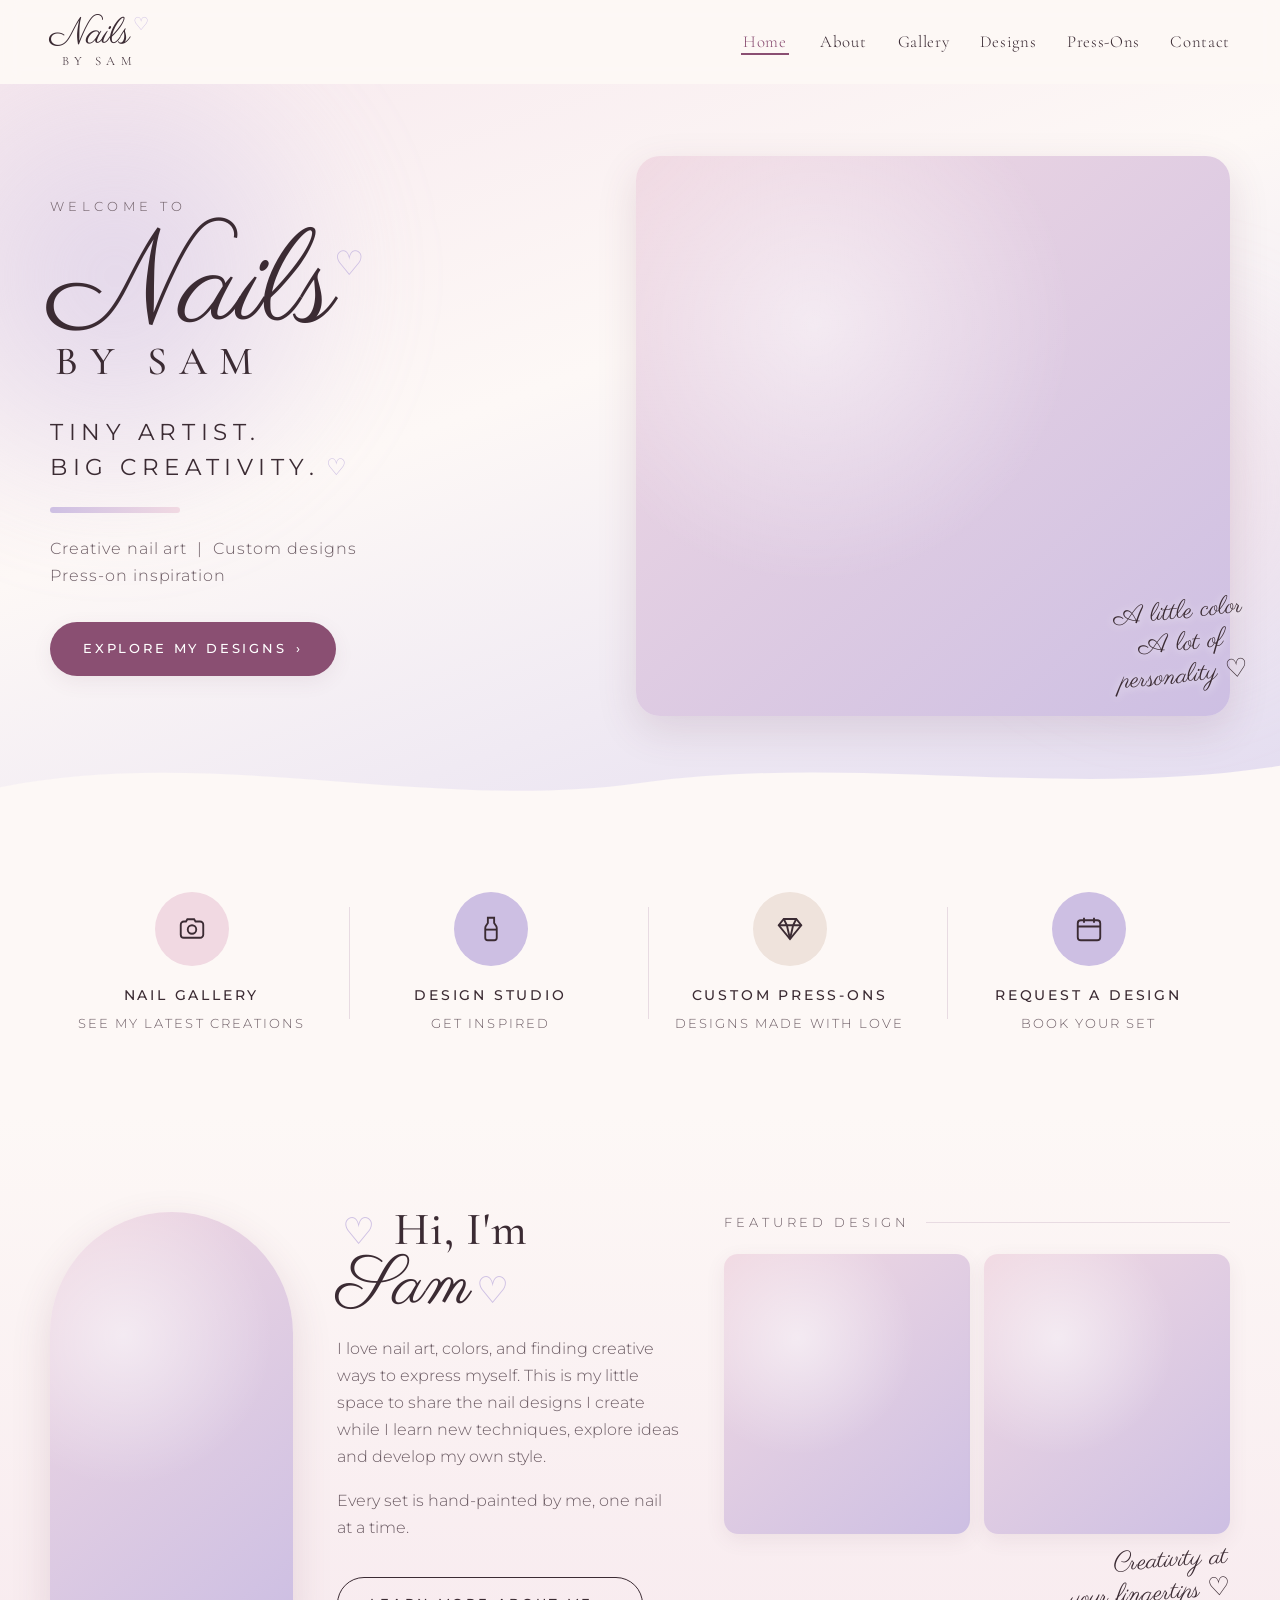
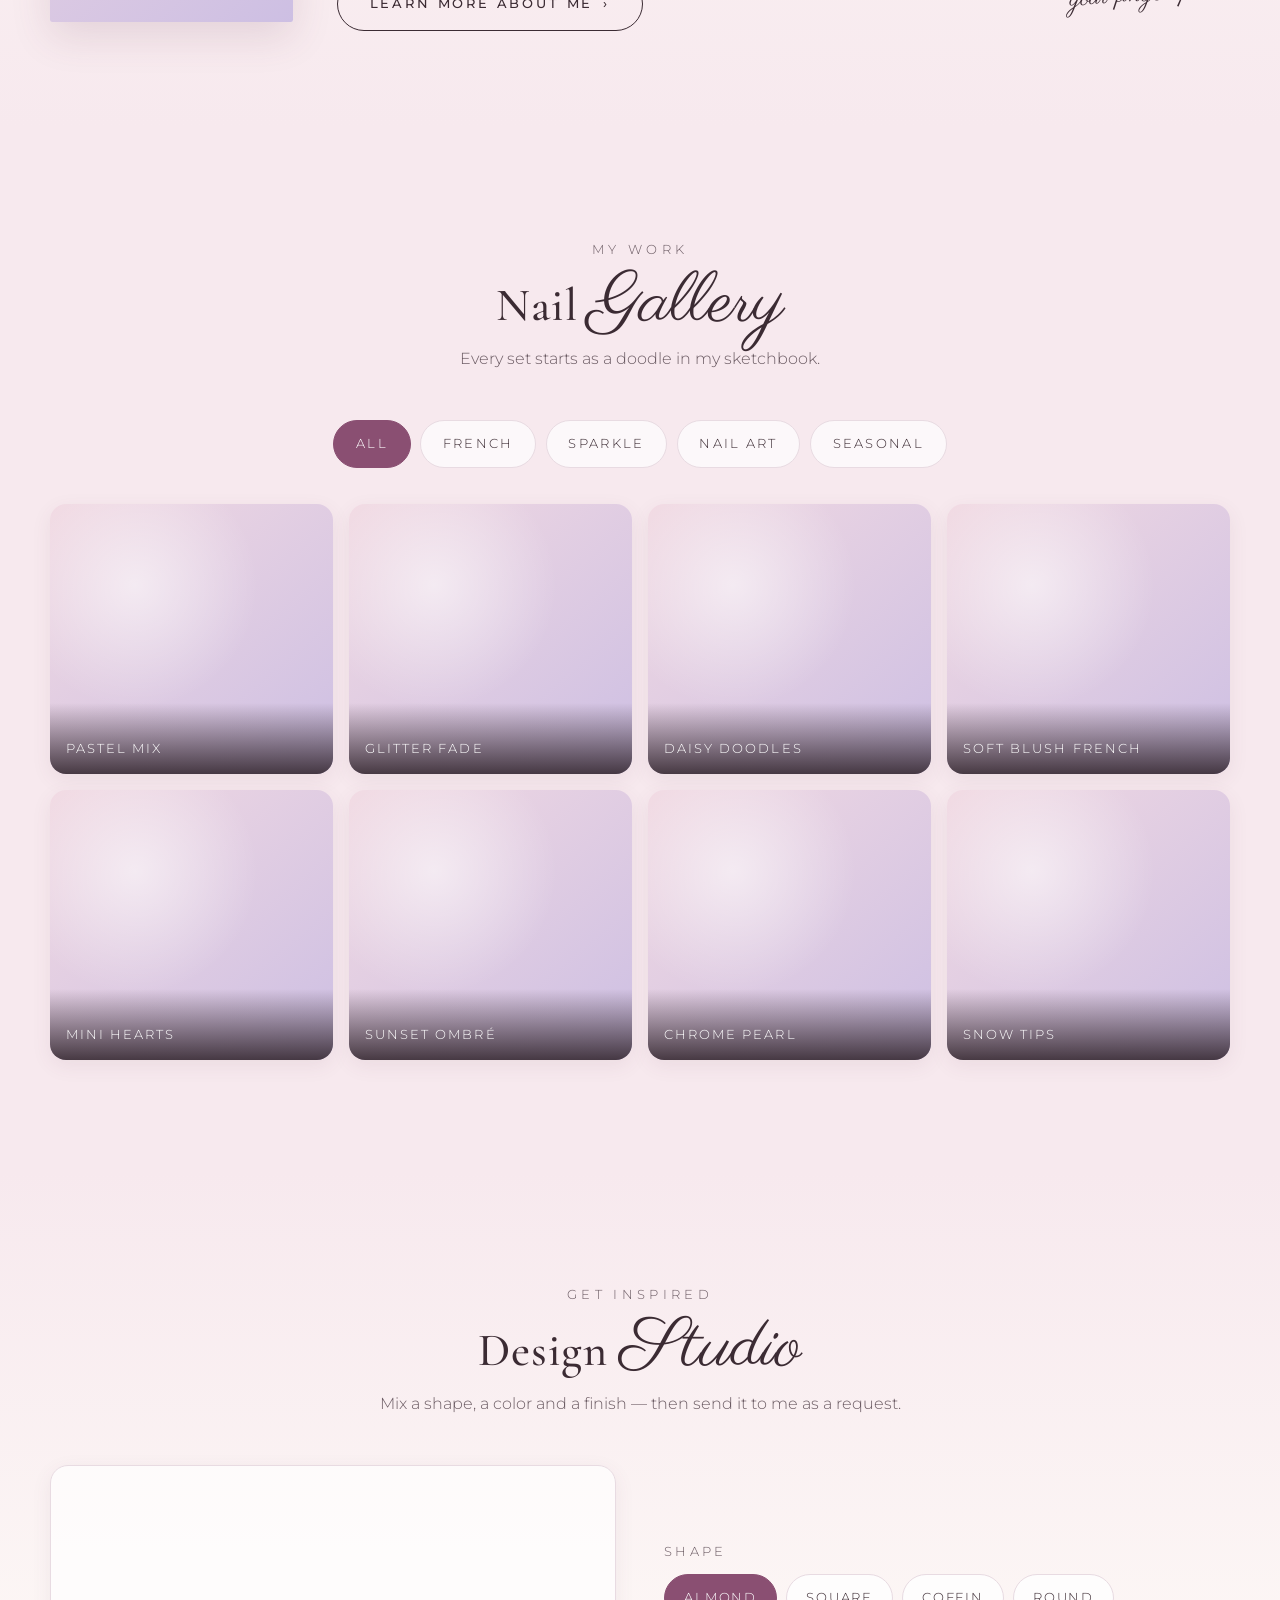
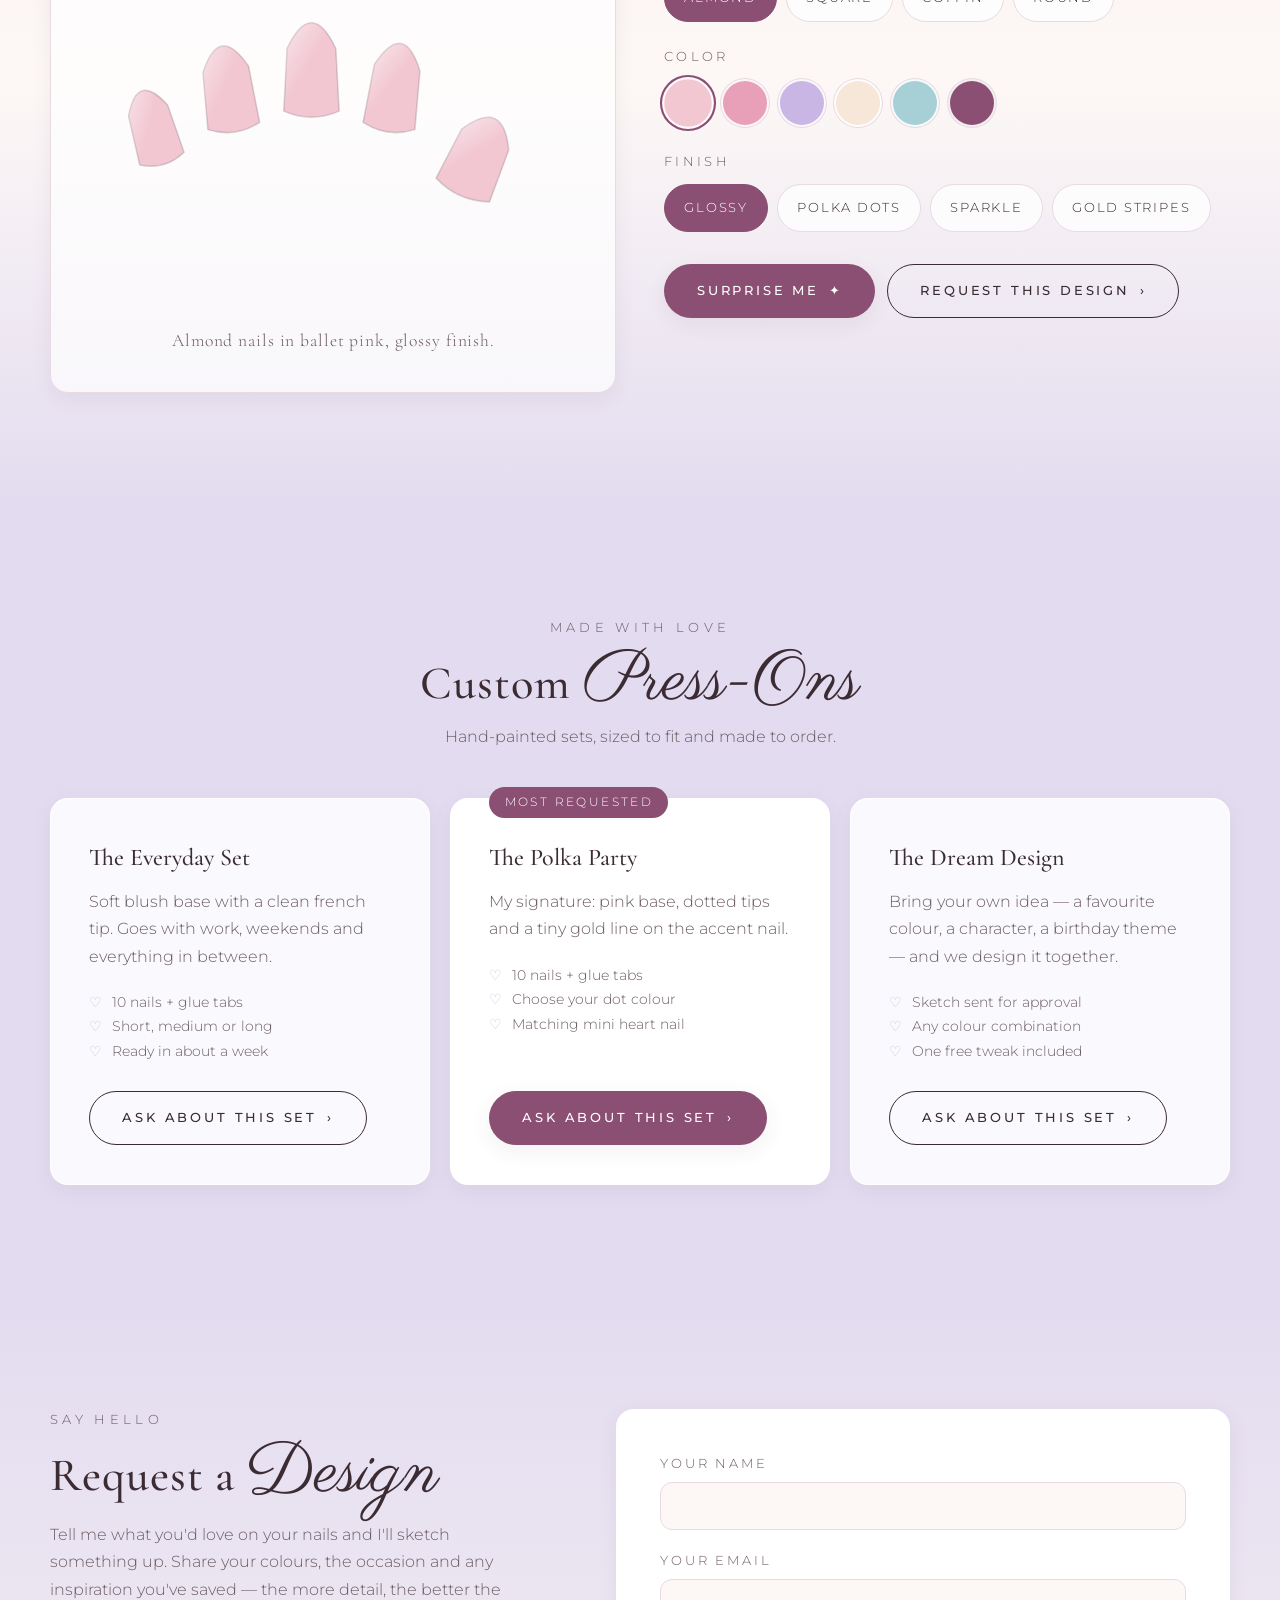
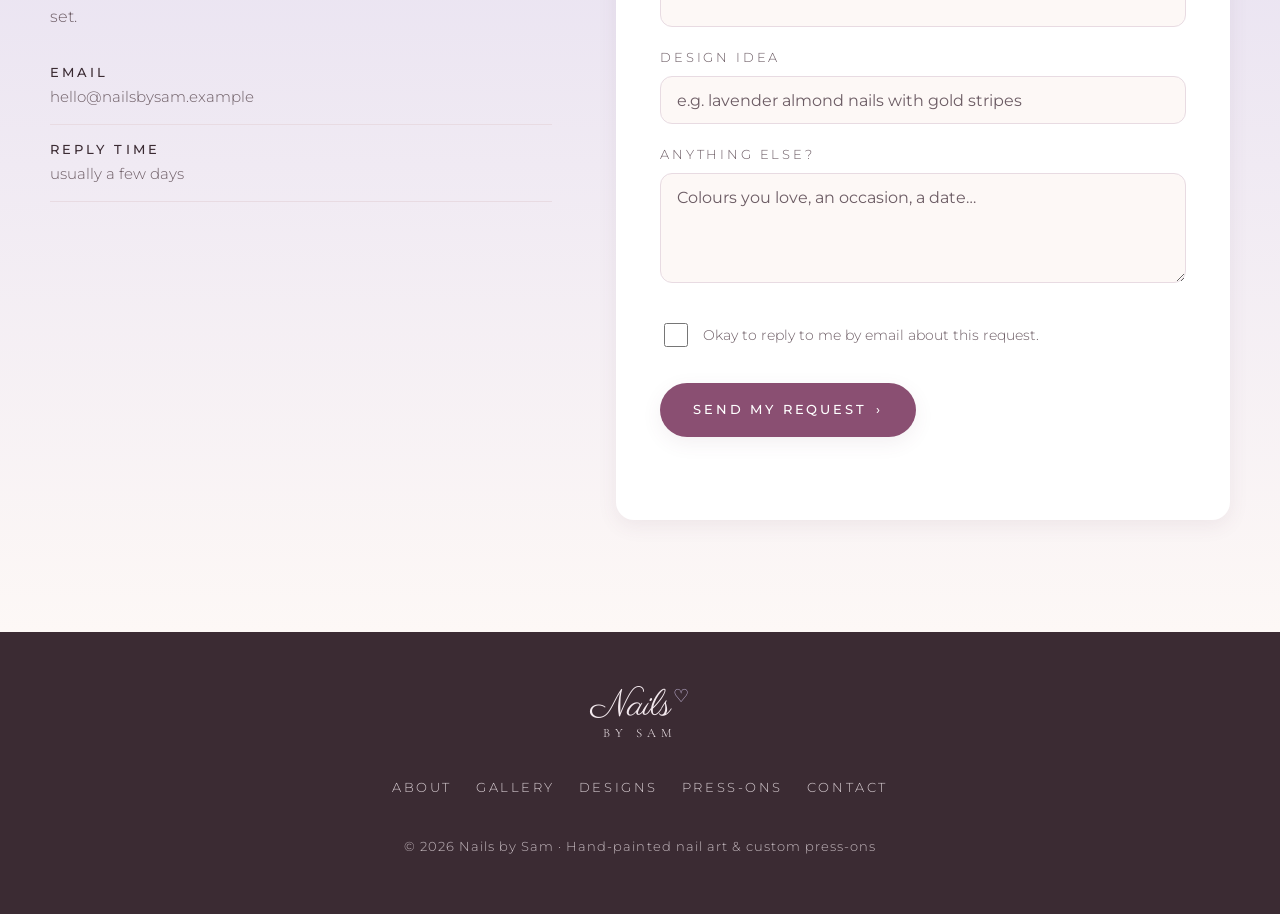
==== index.html @ 92b2c09c "initial commit nails by sam" ====
<!DOCTYPE html>
<html lang="en">
<head>
<meta charset="UTF-8" />
<meta name="viewport" content="width=device-width, initial-scale=1" />
<title>Nails by Sam — Tiny Artist. Big Creativity.</title>
<meta name="description" content="Nails by Sam — hand-made nail art, custom designs and press-on sets made to order." />
<meta name="theme-color" content="#8a4f72" />

<meta property="og:title" content="Nails by Sam" />
<meta property="og:description" content="Tiny artist. Big creativity. Creative nail art, custom designs and press-on inspiration." />
<meta property="og:type" content="website" />

<link rel="icon" href="data:image/svg+xml,%3Csvg xmlns='http://www.w3.org/2000/svg' viewBox='0 0 32 32'%3E%3Ctext y='26' font-size='26'%3E%F0%9F%92%85%3C/text%3E%3C/svg%3E" />

<link rel="preconnect" href="https://fonts.googleapis.com" />
<link rel="preconnect" href="https://fonts.gstatic.com" crossorigin />
<link href="https://fonts.googleapis.com/css2?family=Cormorant+Garamond:wght@400;500;600&family=Montserrat:wght@300;400;500;600&family=Parisienne&display=swap" rel="stylesheet" />

<link rel="stylesheet" href="styles.css" />
<script>document.documentElement.classList.add('js');</script>
</head>
<body>

<a class="skip-link" href="#main">Skip to content</a>

<!-- ============ HEADER ============ -->
<header class="site-header" id="siteHeader">
  <div class="shell header-inner">
    <a class="logo" href="#home" aria-label="Nails by Sam — home">
      <span class="logo-script">Nails<span class="logo-heart" aria-hidden="true">♡</span></span>
      <span class="logo-sub">by Sam</span>
    </a>

    <button class="nav-toggle" id="navToggle" aria-expanded="false" aria-controls="primaryNav" aria-label="Open menu">
      <span></span><span></span><span></span>
    </button>

    <nav class="nav" id="primaryNav" aria-label="Primary">
      <ul>
        <li><a href="#home" class="nav-link is-active">Home</a></li>
        <li><a href="#about" class="nav-link">About</a></li>
        <li><a href="#gallery" class="nav-link">Gallery</a></li>
        <li><a href="#studio" class="nav-link">Designs</a></li>
        <li><a href="#press-ons" class="nav-link">Press-Ons</a></li>
        <li><a href="#contact" class="nav-link">Contact</a></li>
      </ul>
    </nav>
  </div>
</header>

<main id="main">

  <!-- ============ HERO ============ -->
  <section class="hero" id="home">
    <div class="brush brush-a" aria-hidden="true"></div>
    <div class="brush brush-b" aria-hidden="true"></div>

    <div class="shell hero-grid">
      <div class="hero-copy reveal">
        <p class="eyebrow">Welcome to</p>
        <h1 class="hero-title">
          <span class="script">Nails<span class="title-heart" aria-hidden="true">♡</span></span>
          <span class="serif">by Sam</span>
        </h1>
        <p class="tagline">Tiny artist.<br />Big creativity.<span class="tag-heart" aria-hidden="true">♡</span></p>
        <span class="rule" aria-hidden="true"></span>
        <p class="hero-meta">Creative nail art &nbsp;|&nbsp; Custom designs<br />Press-on inspiration</p>
        <a class="btn btn-primary" href="#studio">Explore my designs <span aria-hidden="true">›</span></a>
      </div>

      <figure class="hero-media reveal">
        <img src="assets/homepage.jpeg" alt="Two hands resting on white marble showing long stiletto nails with a sheer pink base, white tips covered in black polka dots, and a raised gold stripe across the ring-finger accent nail" width="900" height="700" />
        <figcaption class="note note-hero">A little color<br />A lot of<br />personality <span aria-hidden="true">♡</span></figcaption>
      </figure>
    </div>

    <svg class="wave" viewBox="0 0 1440 90" preserveAspectRatio="none" aria-hidden="true">
      <path d="M0,60 C240,10 480,90 720,55 C960,20 1200,75 1440,35 L1440,90 L0,90 Z" fill="#fdf8f6" />
    </svg>
  </section>

  <!-- ============ QUICK LINKS ============ -->
  <section class="quick" aria-label="Explore">
    <div class="shell quick-grid">
      <a class="quick-card reveal" href="#gallery">
        <span class="quick-icon i-pink">
          <svg viewBox="0 0 24 24" fill="none" stroke="currentColor" stroke-width="1.5" aria-hidden="true">
            <path d="M3 8.5A2.5 2.5 0 0 1 5.5 6h1.7l1.1-1.8h5.4L14.8 6h3.7A2.5 2.5 0 0 1 21 8.5v8A2.5 2.5 0 0 1 18.5 19h-13A2.5 2.5 0 0 1 3 16.5z" />
            <circle cx="12" cy="12.4" r="3.4" />
          </svg>
        </span>
        <h3>Nail Gallery</h3>
        <p>See my latest creations</p>
      </a>

      <a class="quick-card reveal" href="#studio">
        <span class="quick-icon i-lilac">
          <svg viewBox="0 0 24 24" fill="none" stroke="currentColor" stroke-width="1.5" aria-hidden="true">
            <path d="M9.5 3h5v4.2l1.6 2.4a3 3 0 0 1 .5 1.7V19a2 2 0 0 1-2 2h-5.2a2 2 0 0 1-2-2v-7.7a3 3 0 0 1 .5-1.7l1.6-2.4z" />
            <path d="M7.4 12.5h9.2" />
          </svg>
        </span>
        <h3>Design Studio</h3>
        <p>Get inspired</p>
      </a>

      <a class="quick-card reveal" href="#press-ons">
        <span class="quick-icon i-sand">
          <svg viewBox="0 0 24 24" fill="none" stroke="currentColor" stroke-width="1.5" aria-hidden="true">
            <path d="M7 4h10l4 5-9 11L3 9z" />
            <path d="M3 9h18M9.5 9 12 20M14.5 9 12 20M7 4l2.5 5M17 4l-2.5 5" />
          </svg>
        </span>
        <h3>Custom Press-Ons</h3>
        <p>Designs made with love</p>
      </a>

      <a class="quick-card reveal" href="#contact">
        <span class="quick-icon i-lilac">
          <svg viewBox="0 0 24 24" fill="none" stroke="currentColor" stroke-width="1.5" aria-hidden="true">
            <rect x="3" y="5" width="18" height="16" rx="2.5" />
            <path d="M3 10h18M8 3v4M16 3v4" />
          </svg>
        </span>
        <h3>Request a Design</h3>
        <p>Book your set</p>
      </a>
    </div>
  </section>

  <!-- ============ ABOUT ============ -->
  <section class="about" id="about">
    <div class="shell about-grid">
      <figure class="about-portrait reveal">
        <img src="assets/soft-blush-french.jpeg" alt="A hand with short squoval nails in sheer blush pink with crisp white french tips, wearing a thin gold band and a pearl ring" loading="lazy" />
      </figure>

      <div class="about-copy reveal">
        <h2 class="h2-mixed"><span class="heart-deco" aria-hidden="true">♡</span> Hi, I'm <span class="script">Sam</span><span class="heart-deco" aria-hidden="true">♡</span></h2>
        <p>I love nail art, colors, and finding creative ways to express myself. This is my little space to share the nail designs I create while I learn new techniques, explore ideas and develop my own style.</p>
        <p>Every set is hand-painted by me, one nail at a time.</p>
        <a class="btn btn-ghost" href="#contact">Learn more about me <span aria-hidden="true">›</span></a>
      </div>

      <div class="about-featured reveal">
        <p class="label">Featured design <span class="label-rule" aria-hidden="true"></span></p>
        <div class="featured-grid">
          <figure><img src="assets/featured-1.jpeg" alt="A set of hand-painted almond press-on nails on a bamboo practice stick, painted in cream and dark forest green with a green mermaid figure, a coffee cup and marbled swirls" loading="lazy" /></figure>
          <figure><img src="assets/featured-2.jpeg" alt="The same green and cream press-on set held upright on its bamboo stick, showing each nail in detail from pearl white to dark green" loading="lazy" /></figure>
        </div>
        <p class="note note-featured">Creativity at<br />your fingertips <span aria-hidden="true">♡</span></p>
      </div>
    </div>
  </section>

  <!-- ============ GALLERY ============ -->
  <section class="gallery section" id="gallery">
    <div class="shell">
      <header class="section-head reveal">
        <p class="eyebrow">My work</p>
        <h2 class="h2-mixed">Nail <span class="script">Gallery</span></h2>
        <p class="section-sub">Every set starts as a doodle in my sketchbook.</p>
      </header>

      <div class="filters reveal" role="group" aria-label="Filter designs by style">
        <button class="chip is-active" type="button" aria-pressed="true" data-filter="all">All</button>
        <button class="chip" type="button" aria-pressed="false" data-filter="french">French</button>
        <button class="chip" type="button" aria-pressed="false" data-filter="sparkle">Sparkle</button>
        <button class="chip" type="button" aria-pressed="false" data-filter="art">Nail art</button>
        <button class="chip" type="button" aria-pressed="false" data-filter="seasonal">Seasonal</button>
      </div>

      <ul class="gallery-grid" id="galleryGrid">
        <li class="gal-item reveal" data-cat="french">
          <figure class="gal-figure">
            <button class="gal-btn" type="button" data-full="assets/polka-dot.jpeg" data-caption="Pastel Mix — butter yellow tips, white pinstripes and yellow dots" aria-label="Open larger view of Pastel Mix">
              <img src="assets/polka-dot.jpeg" alt="Short oval nails in a pastel mix: one butter-yellow french tip, one sheer nude nail with fine white vertical pinstripes, one nude nail scattered with yellow polka dots, and one baby-pink french tip" loading="lazy" />
            </button>
            <figcaption class="gal-cap">Pastel Mix</figcaption>
          </figure>
        </li>
        <li class="gal-item reveal" data-cat="sparkle">
          <figure class="gal-figure">
            <button class="gal-btn" type="button" data-full="assets/glitter-fade.jpeg" data-caption="Glitter Fade — lilac base melting into silver sparkle" aria-label="Open larger view of Glitter Fade">
              <img src="assets/glitter-fade.jpeg" alt="Square nails alternating between solid pastel lilac and a sheer nude base fading into dense silver-lilac glitter at the tips" loading="lazy" />
            </button>
            <figcaption class="gal-cap">Glitter Fade</figcaption>
          </figure>
        </li>
        <li class="gal-item reveal" data-cat="art">
          <figure class="gal-figure">
            <button class="gal-btn" type="button" data-full="assets/daisy-doodles.jpeg" data-caption="Daisy Doodles — sunflowers and white daisies on a nude base" aria-label="Open larger view of Daisy Doodles">
              <img src="assets/daisy-doodles.jpeg" alt="Short squoval nails in a sheer peachy nude, hand-painted with yellow sunflowers with dark brown centres and small white daisies with yellow centres" loading="lazy" />
            </button>
            <figcaption class="gal-cap">Daisy Doodles</figcaption>
          </figure>
        </li>
        <li class="gal-item reveal" data-cat="french">
          <figure class="gal-figure">
            <button class="gal-btn" type="button" data-full="assets/soft-blush-french.jpeg" data-caption="Soft Blush French — the everyday classic" aria-label="Open larger view of Soft Blush French">
              <img src="assets/soft-blush-french.jpeg" alt="A hand with short squoval nails in a sheer blush pink with crisp white french tips, wearing a thin gold band and a pearl ring" loading="lazy" />
            </button>
            <figcaption class="gal-cap">Soft Blush French</figcaption>
          </figure>
        </li>
        <li class="gal-item reveal" data-cat="art">
          <figure class="gal-figure">
            <button class="gal-btn" type="button" data-full="assets/mini-hearts.jpeg" data-caption="Mini Hearts — red hearts on glossy pink chrome" aria-label="Open larger view of Mini Hearts">
              <img src="assets/mini-hearts.jpeg" alt="Almond nails in a glossy pearl-pink chrome, each painted with one small bright red heart near the tip" loading="lazy" />
            </button>
            <figcaption class="gal-cap">Mini Hearts</figcaption>
          </figure>
        </li>
        <li class="gal-item reveal" data-cat="seasonal">
          <figure class="gal-figure">
            <button class="gal-btn" type="button" data-full="assets/sunset-ombre.jpeg" data-caption="Sunset Ombré — orange melting into yellow" aria-label="Open larger view of Sunset Ombré">
              <img src="assets/sunset-ombre.jpeg" alt="Two hands with short rounded nails blended from coral pink at the cuticle through orange into bright yellow at the tips" loading="lazy" />
            </button>
            <figcaption class="gal-cap">Sunset Ombré</figcaption>
          </figure>
        </li>
        <li class="gal-item reveal" data-cat="sparkle">
          <figure class="gal-figure">
            <button class="gal-btn" type="button" data-full="assets/chrome-pearl.jpeg" data-caption="Chrome Pearl — milky pearl chrome on short round nails" aria-label="Open larger view of Chrome Pearl">
              <img src="assets/chrome-pearl.jpeg" alt="Short round nails in a milky white pearl chrome that shifts to soft pink in the light, worn with a grey knit sleeve" loading="lazy" />
            </button>
            <figcaption class="gal-cap">Chrome Pearl</figcaption>
          </figure>
        </li>
        <li class="gal-item reveal" data-cat="seasonal">
          <figure class="gal-figure">
            <button class="gal-btn" type="button" data-full="assets/snow-tips.jpeg" data-caption="Snow Tips — silver glitter tips with a white snowflake accent" aria-label="Open larger view of Snow Tips">
              <img src="assets/snow-tips.jpeg" alt="Short square nails in milky baby pink with silver glitter french tips, one full silver glitter accent nail and one hand-painted white snowflake, worn with pearl and crystal rings" loading="lazy" />
            </button>
            <figcaption class="gal-cap">Snow Tips</figcaption>
          </figure>
        </li>
      </ul>
    </div>
  </section>

  <!-- ============ DESIGN STUDIO ============ -->
  <section class="studio section" id="studio">
    <div class="shell">
      <header class="section-head reveal">
        <p class="eyebrow">Get inspired</p>
        <h2 class="h2-mixed">Design <span class="script">Studio</span></h2>
        <p class="section-sub">Mix a shape, a color and a finish — then send it to me as a request.</p>
      </header>

      <div class="studio-grid">
        <div class="studio-preview reveal">
          <svg id="nailPreview" viewBox="0 0 320 260" role="img" aria-labelledby="previewTitle">
            <title id="previewTitle">Preview of the selected nail design</title>
            <defs>
              <linearGradient id="shine" x1="0" y1="0" x2="1" y2="1">
                <stop offset="0%" stop-color="#ffffff" stop-opacity=".55" />
                <stop offset="45%" stop-color="#ffffff" stop-opacity="0" />
              </linearGradient>
              <pattern id="dots" width="12" height="12" patternUnits="userSpaceOnUse">
                <circle cx="6" cy="6" r="2.1" fill="#2c2129" />
              </pattern>
              <pattern id="sparkle" width="10" height="10" patternUnits="userSpaceOnUse">
                <circle cx="3" cy="3" r="1" fill="#ffffff" opacity=".85" />
                <circle cx="8" cy="7" r="1.4" fill="#ffffff" opacity=".6" />
              </pattern>
              <pattern id="stripes" width="10" height="10" patternUnits="userSpaceOnUse" patternTransform="rotate(45)">
                <rect width="4" height="10" fill="#d9b25f" opacity=".9" />
              </pattern>
            </defs>
            <g id="nailGroup"></g>
          </svg>
          <p class="studio-readout" id="studioReadout" aria-live="polite"></p>
        </div>

        <div class="studio-controls reveal">
          <fieldset>
            <legend>Shape</legend>
            <div class="opt-row" data-group="shape">
              <button class="opt is-active" type="button" aria-pressed="true" data-value="almond">Almond</button>
              <button class="opt" type="button" aria-pressed="false" data-value="square">Square</button>
              <button class="opt" type="button" aria-pressed="false" data-value="coffin">Coffin</button>
              <button class="opt" type="button" aria-pressed="false" data-value="round">Round</button>
            </div>
          </fieldset>

          <fieldset>
            <legend>Color</legend>
            <div class="opt-row swatches" data-group="color">
              <button class="swatch is-active" type="button" aria-pressed="true" data-value="#f2c7d2" style="--sw:#f2c7d2" aria-label="Ballet pink"></button>
              <button class="swatch" type="button" aria-pressed="false" data-value="#e8a0b8" style="--sw:#e8a0b8" aria-label="Bubblegum"></button>
              <button class="swatch" type="button" aria-pressed="false" data-value="#c9b6e4" style="--sw:#c9b6e4" aria-label="Lavender"></button>
              <button class="swatch" type="button" aria-pressed="false" data-value="#f6e7d8" style="--sw:#f6e7d8" aria-label="Nude"></button>
              <button class="swatch" type="button" aria-pressed="false" data-value="#a7cfd6" style="--sw:#a7cfd6" aria-label="Mint blue"></button>
              <button class="swatch" type="button" aria-pressed="false" data-value="#8a4f72" style="--sw:#8a4f72" aria-label="Plum"></button>
            </div>
          </fieldset>

          <fieldset>
            <legend>Finish</legend>
            <div class="opt-row" data-group="finish">
              <button class="opt is-active" type="button" aria-pressed="true" data-value="plain">Glossy</button>
              <button class="opt" type="button" aria-pressed="false" data-value="dots">Polka dots</button>
              <button class="opt" type="button" aria-pressed="false" data-value="sparkle">Sparkle</button>
              <button class="opt" type="button" aria-pressed="false" data-value="stripes">Gold stripes</button>
            </div>
          </fieldset>

          <div class="studio-actions">
            <button class="btn btn-primary" id="studioSurprise" type="button">Surprise me <span aria-hidden="true">✦</span></button>
            <button class="btn btn-ghost" id="studioSend" type="button">Request this design <span aria-hidden="true">›</span></button>
          </div>
        </div>
      </div>
    </div>
  </section>

  <!-- ============ PRESS-ONS ============ -->
  <section class="pressons section" id="press-ons">
    <div class="shell">
      <header class="section-head reveal">
        <p class="eyebrow">Made with love</p>
        <h2 class="h2-mixed">Custom <span class="script">Press-Ons</span></h2>
        <p class="section-sub">Hand-painted sets, sized to fit and made to order.</p>
      </header>

      <div class="press-grid">
        <article class="press-card reveal">
          <h3>The Everyday Set</h3>
          <p class="press-desc">Soft blush base with a clean french tip. Goes with work, weekends and everything in between.</p>
          <ul class="press-list">
            <li>10 nails + glue tabs</li>
            <li>Short, medium or long</li>
            <li>Ready in about a week</li>
          </ul>
          <a class="btn btn-ghost" href="#contact">Ask about this set <span aria-hidden="true">›</span></a>
        </article>

        <article class="press-card reveal is-feature">
          <span class="press-tag">Most requested</span>
          <h3>The Polka Party</h3>
          <p class="press-desc">My signature: pink base, dotted tips and a tiny gold line on the accent nail.</p>
          <ul class="press-list">
            <li>10 nails + glue tabs</li>
            <li>Choose your dot colour</li>
            <li>Matching mini heart nail</li>
          </ul>
          <a class="btn btn-primary" href="#contact">Ask about this set <span aria-hidden="true">›</span></a>
        </article>

        <article class="press-card reveal">
          <h3>The Dream Design</h3>
          <p class="press-desc">Bring your own idea — a favourite colour, a character, a birthday theme — and we design it together.</p>
          <ul class="press-list">
            <li>Sketch sent for approval</li>
            <li>Any colour combination</li>
            <li>One free tweak included</li>
          </ul>
          <a class="btn btn-ghost" href="#contact">Ask about this set <span aria-hidden="true">›</span></a>
        </article>
      </div>
    </div>
  </section>

  <!-- ============ CONTACT ============ -->
  <section class="contact section" id="contact">
    <div class="shell contact-grid">
      <div class="contact-copy reveal">
        <p class="eyebrow">Say hello</p>
        <h2 class="h2-mixed">Request a <span class="script">Design</span></h2>
        <p>Tell me what you'd love on your nails and I'll sketch something up. Share your colours, the occasion and any inspiration you've saved — the more detail, the better the set.</p>
        <ul class="contact-list">
          <li><strong>Email</strong> hello@nailsbysam.example</li>
          <li><strong>Reply time</strong> usually a few days</li>
        </ul>
      </div>

      <form class="contact-form reveal" id="requestForm" name="design-request" method="POST" data-netlify="true" netlify-honeypot="company">
        <input type="hidden" name="form-name" value="design-request" />
        <p class="hp"><label>Leave this empty <input name="company" tabindex="-1" autocomplete="off" /></label></p>

        <div class="field">
          <label for="name">Your name</label>
          <input id="name" name="name" type="text" required maxlength="40" autocomplete="name" />
        </div>

        <div class="field">
          <label for="email">Your email</label>
          <input id="email" name="email" type="email" required maxlength="80" autocomplete="email" />
        </div>

        <div class="field">
          <label for="idea">Design idea</label>
          <input id="idea" name="idea" type="text" maxlength="80" placeholder="e.g. lavender almond nails with gold stripes" />
        </div>

        <div class="field">
          <label for="message">Anything else?</label>
          <textarea id="message" name="message" rows="4" maxlength="600" placeholder="Colours you love, an occasion, a date…"></textarea>
        </div>

        <label class="check">
          <input type="checkbox" id="consent" name="consent" required />
          <span>Okay to reply to me by email about this request.</span>
        </label>

        <button class="btn btn-primary" type="submit">Send my request <span aria-hidden="true">›</span></button>
        <p class="form-status" id="formStatus" role="status" aria-live="polite"></p>
      </form>
    </div>
  </section>
</main>

<!-- ============ FOOTER ============ -->
<footer class="site-footer">
  <div class="shell footer-inner">
    <a class="logo logo-footer" href="#home">
      <span class="logo-script">Nails<span class="logo-heart" aria-hidden="true">♡</span></span>
      <span class="logo-sub">by Sam</span>
    </a>
    <nav aria-label="Footer">
      <ul class="footer-nav">
        <li><a href="#about">About</a></li>
        <li><a href="#gallery">Gallery</a></li>
        <li><a href="#studio">Designs</a></li>
        <li><a href="#press-ons">Press-Ons</a></li>
        <li><a href="#contact">Contact</a></li>
      </ul>
    </nav>
    <p class="copy">© <span id="year"></span> Nails by Sam · Hand-painted nail art &amp; custom press-ons</p>
  </div>
</footer>

<!-- ============ LIGHTBOX ============ -->
<div class="lightbox" id="lightbox" role="dialog" aria-modal="true" aria-label="Design preview" hidden>
  <button class="lb-close" id="lbClose" aria-label="Close preview">×</button>
  <button class="lb-nav lb-prev" id="lbPrev" aria-label="Previous design">‹</button>
  <figure class="lb-figure">
    <img id="lbImage" src="[data-uri]" alt="" />
    <figcaption id="lbCaption"></figcaption>
  </figure>
  <button class="lb-nav lb-next" id="lbNext" aria-label="Next design">›</button>
</div>

<script src="script.js"></script>
</body>
</html>
---- styles.css ----
/* ============================================================
   Nails by Sam — styles
   Palette + type scale live in :root, everything else builds on it.
   ============================================================ */

:root {
  --cream: #fdf8f6;
  --blush: #f7e9ee;
  --blush-deep: #f1d9e2;
  --lilac: #e3dcf0;
  --lilac-deep: #cdbfe3;
  --sand: #efe3dc;
  --plum: #8a4f72;
  --plum-dark: #6b3c58;
  --ink: #3b2b33;
  --ink-soft: #6c5c64;
  --line: #e8dbe2;
  --white: #ffffff;

  --font-script: "Parisienne", cursive;
  --font-serif: "Cormorant Garamond", Georgia, serif;
  --font-sans: "Montserrat", "Helvetica Neue", Arial, sans-serif;

  --shell: 1180px;
  --radius: 18px;
  --tap: 3rem; /* 48px minimum tap target */
  --shadow-sm: 0 6px 20px rgba(106, 60, 88, 0.08);
  --shadow-md: 0 14px 40px rgba(106, 60, 88, 0.14);
  --header-h: 84px;
}

/* ---------- reset ---------- */
*, *::before, *::after { box-sizing: border-box; }

html {
  font-size: 100%; /* respects the browser's base size, never below 16px */
  scroll-behavior: smooth;
  scroll-padding-top: var(--header-h);
}

body {
  margin: 0;
  background: var(--cream);
  color: var(--ink);
  font-family: var(--font-sans);
  font-weight: 300;
  font-size: 1rem;
  line-height: 1.7;
  -webkit-font-smoothing: antialiased;
  overflow-x: hidden;
}

img { max-width: 100%; display: block; }
ul { margin: 0; padding: 0; list-style: none; }
a { color: inherit; text-decoration: none; }
button { font: inherit; color: inherit; cursor: pointer; }

:focus-visible {
  outline: 3px solid var(--plum);
  outline-offset: 3px;
  border-radius: 4px;
}

/* Plum has too little contrast against the dark footer and lightbox. */
.site-footer :focus-visible,
.lightbox :focus-visible { outline-color: #ffffff; }

.shell { width: min(100% - 2.5rem, var(--shell)); margin-inline: auto; }

.skip-link {
  position: absolute;
  left: -999px;
  top: 0;
  background: var(--plum);
  color: #fff;
  padding: 0.75rem 1.25rem;
  z-index: 200;
}
.skip-link:focus { left: 0; }

/* ---------- type helpers ---------- */
.script {
  font-family: var(--font-script);
  font-weight: 400;
  text-transform: none;
  letter-spacing: 0;
}

.eyebrow {
  margin: 0 0 0.75rem;
  font-size: 0.8rem;
  letter-spacing: 0.34em;
  text-transform: uppercase;
  color: var(--ink-soft);
}

.h2-mixed {
  margin: 0 0 0.6rem;
  font-family: var(--font-serif);
  font-weight: 500;
  font-size: clamp(2rem, 4.4vw, 2.9rem);
  letter-spacing: 0.02em;
  line-height: 1.15;
}
.h2-mixed .script { font-size: 1.5em; line-height: 0.9; color: var(--ink); }

.section { padding: clamp(4rem, 9vw, 7rem) 0; }
.section-head { max-width: 42rem; margin: 0 auto clamp(2rem, 4vw, 3rem); text-align: center; }
.section-sub { margin: 0; color: var(--ink-soft); }

.heart-deco { color: var(--lilac-deep); font-size: 0.8em; margin: 0 0.15em; }

.note {
  font-family: var(--font-script);
  font-size: clamp(1.15rem, 2.2vw, 1.6rem);
  line-height: 1.25;
  color: var(--ink);
  margin: 0;
}

.rule {
  display: block;
  width: 130px;
  height: 6px;
  margin: 1.4rem 0;
  border-radius: 99px;
  background: linear-gradient(90deg, var(--lilac-deep), var(--blush-deep));
}

/* ---------- buttons ---------- */
.btn {
  display: inline-flex;
  align-items: center;
  justify-content: center;
  gap: 0.6rem;
  min-height: var(--tap);
  padding: 0.95rem 2rem;
  border: 1px solid transparent;
  border-radius: 99px;
  font-size: 0.8rem;
  font-weight: 500;
  letter-spacing: 0.22em;
  text-transform: uppercase;
  transition: transform 0.25s ease, background 0.25s ease, color 0.25s ease, box-shadow 0.25s ease;
}
.btn:hover { transform: translateY(-2px); }

.btn-primary { background: var(--plum); color: #fff; box-shadow: var(--shadow-sm); }
.btn-primary:hover { background: var(--plum-dark); box-shadow: var(--shadow-md); }

.btn-ghost { background: transparent; border-color: var(--ink); color: var(--ink); }
.btn-ghost:hover { background: var(--ink); color: #fff; }

/* ============================================================
   HEADER
   ============================================================ */
.site-header {
  position: sticky;
  top: 0;
  z-index: 100;
  background: rgba(253, 248, 246, 0.9);
  backdrop-filter: blur(10px);
  transition: box-shadow 0.3s ease;
}
.site-header.is-stuck { box-shadow: 0 4px 24px rgba(106, 60, 88, 0.08); }

.header-inner {
  min-height: var(--header-h);
  display: flex;
  align-items: center;
  justify-content: space-between;
  gap: 1.5rem;
}

.logo { display: block; line-height: 1; }
.logo-script {
  font-family: var(--font-script);
  font-size: 2.3rem;
  display: inline-block;
}
.logo-heart { color: var(--lilac-deep); font-size: 0.5em; margin-left: 0.15em; vertical-align: super; }
.logo-sub {
  display: block;
  margin-top: 0.15rem;
  font-family: var(--font-serif);
  font-size: 0.8rem;
  letter-spacing: 0.4em;
  text-transform: uppercase;
  text-align: center;
}

.nav { display: flex; align-items: center; gap: 2rem; }
.nav ul { display: flex; gap: 1.9rem; }
.nav-link {
  position: relative;
  display: inline-flex;
  align-items: center;
  justify-content: center;
  min-width: var(--tap);
  min-height: var(--tap);
  font-family: var(--font-serif);
  font-size: 1.05rem;
  letter-spacing: 0.04em;
}
.nav-link::after {
  content: "";
  position: absolute;
  left: 0; bottom: 0.7rem;
  width: 0; height: 1.5px;
  background: var(--plum);
  transition: width 0.3s ease;
}
.nav-link:hover::after, .nav-link.is-active::after { width: 100%; }
.nav-link.is-active { color: var(--plum); }

.nav-toggle {
  display: none;
  width: var(--tap); height: var(--tap);
  background: none;
  border: 0;
  padding: 12px;
  flex-direction: column;
  justify-content: space-between;
}
.nav-toggle span {
  display: block;
  height: 1.6px;
  background: var(--ink);
  border-radius: 2px;
  transition: transform 0.3s ease, opacity 0.2s ease;
}
.nav-toggle[aria-expanded="true"] span:nth-child(1) { transform: translateY(10px) rotate(45deg); }
.nav-toggle[aria-expanded="true"] span:nth-child(2) { opacity: 0; }
.nav-toggle[aria-expanded="true"] span:nth-child(3) { transform: translateY(-10px) rotate(-45deg); }

/* ============================================================
   HERO
   ============================================================ */
.hero {
  position: relative;
  padding: clamp(2.5rem, 6vw, 4.5rem) 0 0;
  background: linear-gradient(160deg, var(--blush) 0%, var(--cream) 42%, var(--lilac) 100%);
  overflow: hidden;
}

.brush {
  position: absolute;
  filter: blur(46px);
  opacity: 0.55;
  pointer-events: none;
}
.brush-a {
  width: 46vw; height: 46vw;
  left: -14vw; top: -8vw;
  background: radial-gradient(circle, var(--lilac-deep), transparent 65%);
}
.brush-b {
  width: 38vw; height: 38vw;
  right: -10vw; bottom: 6vw;
  background: radial-gradient(circle, var(--blush-deep), transparent 65%);
}

.hero-grid {
  position: relative;
  z-index: 1;
  display: grid;
  grid-template-columns: minmax(0, 0.95fr) minmax(0, 1.05fr);
  gap: clamp(1.5rem, 4vw, 3rem);
  align-items: center;
  padding-bottom: clamp(4rem, 8vw, 6rem);
}

.hero-title { margin: 0; line-height: 0.92; }
.hero-title .script {
  display: block;
  font-size: clamp(4.2rem, 12vw, 8.2rem);
  color: var(--ink);
}
.title-heart {
  font-family: var(--font-sans);
  font-size: 0.26em;
  color: var(--lilac-deep);
  vertical-align: super;
  margin-left: -0.05em;
}
.hero-title .serif {
  display: block;
  margin-top: -0.2em;
  padding-left: 0.3rem;
  font-family: var(--font-serif);
  font-weight: 500;
  font-size: clamp(1.5rem, 3.6vw, 2.5rem);
  letter-spacing: 0.3em;
  text-transform: uppercase;
}

.tagline {
  margin: clamp(1.5rem, 3vw, 2.2rem) 0 0;
  font-size: clamp(1.05rem, 2.3vw, 1.45rem);
  font-weight: 400;
  letter-spacing: 0.24em;
  text-transform: uppercase;
  line-height: 1.5;
}
.tag-heart { color: var(--lilac-deep); margin-left: 0.4rem; }

.hero-meta { margin: 0 0 2rem; color: var(--ink-soft); letter-spacing: 0.06em; }

.hero-media { position: relative; margin: 0; }
.hero-media img {
  width: 100%;
  height: clamp(320px, 46vw, 560px);
  object-fit: cover;
  border-radius: 24px;
  box-shadow: var(--shadow-md);
}
.note-hero {
  position: absolute;
  right: -1rem;
  bottom: 1.5rem;
  text-align: center;
  transform: rotate(-6deg);
  text-shadow: 0 1px 10px rgba(255, 255, 255, 0.9);
}

.wave { position: absolute; left: 0; bottom: -1px; width: 100%; height: clamp(50px, 6vw, 90px); }

/* ============================================================
   QUICK LINKS
   ============================================================ */
.quick { background: var(--cream); padding: clamp(2.5rem, 5vw, 4rem) 0; }

.quick-grid {
  display: grid;
  grid-template-columns: repeat(4, 1fr);
  gap: 1rem;
}

.quick-card {
  position: relative;
  display: flex;
  flex-direction: column;
  align-items: center;
  text-align: center;
  padding: 1rem 0.75rem;
  transition: transform 0.3s ease;
}
.quick-card + .quick-card::before {
  content: "";
  position: absolute;
  left: 0; top: 18%;
  width: 1px; height: 64%;
  background: var(--line);
}
.quick-card:hover { transform: translateY(-5px); }

.quick-icon {
  display: grid;
  place-items: center;
  width: 74px; height: 74px;
  margin-bottom: 1.1rem;
  border-radius: 50%;
  color: var(--ink);
  transition: transform 0.3s ease;
}
.quick-icon svg { width: 30px; height: 30px; }
.quick-card:hover .quick-icon { transform: scale(1.07); }
.i-pink { background: var(--blush-deep); }
.i-lilac { background: var(--lilac-deep); }
.i-sand { background: var(--sand); }

.quick-card h3 {
  margin: 0 0 0.35rem;
  font-size: 0.875rem;
  font-weight: 500;
  letter-spacing: 0.2em;
  text-transform: uppercase;
}
.quick-card p {
  margin: 0;
  font-size: 0.8rem;
  letter-spacing: 0.16em;
  text-transform: uppercase;
  color: var(--ink-soft);
}

/* ============================================================
   ABOUT
   ============================================================ */
.about {
  position: relative;
  padding: clamp(3rem, 7vw, 5.5rem) 0 clamp(4rem, 8vw, 6rem);
  background: linear-gradient(180deg, var(--cream), var(--blush));
}

.about-grid {
  display: grid;
  grid-template-columns: minmax(0, 0.6fr) minmax(0, 0.85fr) minmax(0, 1.25fr);
  gap: clamp(1.5rem, 3.5vw, 2.75rem);
  align-items: center;
}

.about-portrait { margin: 0; }
.about-portrait img {
  width: 100%;
  height: clamp(300px, 32vw, 430px);
  object-fit: cover;
  border-radius: 999px 999px var(--radius) var(--radius);
  box-shadow: var(--shadow-md);
}

.about-copy p { color: var(--ink-soft); max-width: 34ch; }
.about-copy .btn { margin-top: 1.25rem; }

.about-featured { position: relative; }
.label {
  display: flex;
  align-items: center;
  gap: 1rem;
  margin: 0 0 1.25rem;
  font-size: 0.8rem;
  letter-spacing: 0.3em;
  text-transform: uppercase;
  color: var(--ink-soft);
}
.label-rule { flex: 1; height: 1px; background: var(--line); }

.featured-grid {
  display: grid;
  grid-template-columns: repeat(2, 1fr);
  gap: 0.85rem;
}
.featured-grid figure { margin: 0; }
.featured-grid img {
  width: 100%;
  height: clamp(200px, 24vw, 280px);
  object-fit: cover;
  border-radius: 14px;
  box-shadow: var(--shadow-sm);
  transition: transform 0.35s ease;
}
.featured-grid figure:hover img { transform: translateY(-6px); }

.note-featured {
  margin-top: 1.5rem;
  text-align: right;
  transform: rotate(-4deg);
}

/* ============================================================
   GALLERY
   ============================================================ */
.gallery { background: var(--blush); }

.filters {
  display: flex;
  flex-wrap: wrap;
  justify-content: center;
  gap: 0.6rem;
  margin-bottom: 2.25rem;
}
.chip {
  display: inline-flex;
  align-items: center;
  min-height: var(--tap);
  padding: 0.55rem 1.35rem;
  border: 1px solid var(--line);
  border-radius: 99px;
  background: rgba(255, 255, 255, 0.7);
  font-size: 0.8rem;
  letter-spacing: 0.18em;
  text-transform: uppercase;
  transition: background 0.25s ease, color 0.25s ease, border-color 0.25s ease;
}
.chip:hover { border-color: var(--plum); }
.chip.is-active { background: var(--plum); border-color: var(--plum); color: #fff; }

.gallery-grid {
  display: grid;
  grid-template-columns: repeat(auto-fill, minmax(230px, 1fr));
  gap: 1rem;
}
.gal-item.is-hidden { display: none; }

.gal-figure {
  position: relative;
  margin: 0;
  border-radius: 16px;
  overflow: hidden;
  box-shadow: var(--shadow-sm);
}

.gal-btn {
  display: block;
  width: 100%;
  padding: 0;
  border: 0;
  background: var(--lilac);
}
.gal-btn img {
  width: 100%;
  height: 270px;
  object-fit: cover;
  transition: transform 0.5s ease;
}
.gal-btn:hover img { transform: scale(1.06); }
.gal-btn:focus-visible { outline-offset: -4px; }

.gal-cap {
  position: absolute;
  left: 0; right: 0; bottom: 0;
  padding: 2.2rem 1rem 0.9rem;
  background: linear-gradient(transparent, rgba(45, 32, 39, 0.85));
  color: #fff;
  font-size: 0.8rem;
  letter-spacing: 0.16em;
  text-transform: uppercase;
  text-align: left;
  pointer-events: none; /* keeps the whole tile clickable through the caption */
}

/* ============================================================
   DESIGN STUDIO
   ============================================================ */
.studio { background: linear-gradient(180deg, var(--blush), var(--cream) 55%, var(--lilac)); }

.studio-grid {
  display: grid;
  grid-template-columns: minmax(0, 1fr) minmax(0, 1fr);
  gap: clamp(1.5rem, 4vw, 3rem);
  align-items: center;
}

.studio-preview {
  background: rgba(255, 255, 255, 0.72);
  border: 1px solid var(--line);
  border-radius: var(--radius);
  padding: clamp(1.25rem, 3vw, 2.25rem);
  box-shadow: var(--shadow-sm);
}
.studio-preview svg { width: 100%; height: auto; }

.studio-readout {
  margin: 1rem 0 0;
  text-align: center;
  font-family: var(--font-serif);
  font-size: 1.1rem;
  letter-spacing: 0.05em;
  color: var(--ink-soft);
}

.studio-controls fieldset {
  margin: 0 0 1.5rem;
  padding: 0;
  border: 0;
}
.studio-controls legend {
  padding: 0 0 0.7rem;
  font-size: 0.8rem;
  letter-spacing: 0.26em;
  text-transform: uppercase;
  color: var(--ink-soft);
}

.opt-row { display: flex; flex-wrap: wrap; gap: 0.55rem; }

.opt {
  display: inline-flex;
  align-items: center;
  min-height: var(--tap);
  padding: 0.55rem 1.2rem;
  border: 1px solid var(--line);
  border-radius: 99px;
  background: rgba(255, 255, 255, 0.8);
  font-size: 0.8rem;
  letter-spacing: 0.14em;
  text-transform: uppercase;
  transition: background 0.25s ease, color 0.25s ease, border-color 0.25s ease;
}
.opt:hover { border-color: var(--plum); }
.opt.is-active { background: var(--plum); border-color: var(--plum); color: #fff; }

.swatch {
  width: var(--tap); height: var(--tap);
  border-radius: 50%;
  border: 2px solid rgba(255, 255, 255, 0.9);
  background: var(--sw);
  box-shadow: 0 0 0 1px var(--line);
  transition: transform 0.2s ease, box-shadow 0.2s ease;
}
.swatch:hover { transform: scale(1.08); }
.swatch.is-active { box-shadow: 0 0 0 2px var(--plum); transform: scale(1.08); }

.studio-actions { display: flex; flex-wrap: wrap; gap: 0.75rem; margin-top: 2rem; }

/* ============================================================
   PRESS-ONS
   ============================================================ */
.pressons { background: var(--lilac); }

.press-grid {
  display: grid;
  grid-template-columns: repeat(auto-fit, minmax(270px, 1fr));
  gap: 1.25rem;
  align-items: stretch;
}

.press-card {
  position: relative;
  display: flex;
  flex-direction: column;
  padding: clamp(1.75rem, 3vw, 2.4rem);
  border-radius: var(--radius);
  background: rgba(255, 255, 255, 0.82);
  border: 1px solid rgba(255, 255, 255, 0.9);
  box-shadow: var(--shadow-sm);
  transition: transform 0.3s ease, box-shadow 0.3s ease;
}
.press-card:hover { transform: translateY(-6px); box-shadow: var(--shadow-md); }
.press-card.is-feature { background: #fff; }

.press-tag {
  position: absolute;
  top: -0.8rem; left: clamp(1.75rem, 3vw, 2.4rem);
  padding: 0.35rem 0.95rem;
  border-radius: 99px;
  background: var(--plum);
  color: #fff;
  font-size: 0.75rem;
  letter-spacing: 0.2em;
  text-transform: uppercase;
}

.press-card h3 {
  margin: 0 0 0.6rem;
  font-family: var(--font-serif);
  font-weight: 500;
  font-size: 1.5rem;
}
.press-desc { margin: 0 0 1.25rem; color: var(--ink-soft); }

.press-list { margin-bottom: 1.75rem; }
.press-list li {
  position: relative;
  padding-left: 1.4rem;
  font-size: 0.9rem;
  color: var(--ink-soft);
}
.press-list li::before {
  content: "♡";
  position: absolute;
  left: 0;
  color: var(--lilac-deep);
}

.press-card .btn { align-self: flex-start; margin-top: auto; }

/* ============================================================
   CONTACT
   ============================================================ */
.contact { background: linear-gradient(180deg, var(--lilac), var(--cream)); }

.contact-grid {
  display: grid;
  grid-template-columns: minmax(0, 0.9fr) minmax(0, 1.1fr);
  gap: clamp(2rem, 5vw, 4rem);
  align-items: start;
}

.contact-copy p { color: var(--ink-soft); max-width: 42ch; }

.contact-list { margin-top: 2rem; display: grid; gap: 0.9rem; }
.contact-list li {
  padding-bottom: 0.9rem;
  border-bottom: 1px solid var(--line);
  font-size: 0.95rem;
  color: var(--ink-soft);
}
.contact-list strong {
  display: block;
  font-size: 0.8rem;
  font-weight: 500;
  letter-spacing: 0.24em;
  text-transform: uppercase;
  color: var(--ink);
}

.contact-form {
  padding: clamp(1.75rem, 3.5vw, 2.75rem);
  background: #fff;
  border-radius: var(--radius);
  box-shadow: var(--shadow-sm);
}

.field { margin-bottom: 1.25rem; }
.field label {
  display: block;
  margin-bottom: 0.45rem;
  font-size: 0.8rem;
  letter-spacing: 0.22em;
  text-transform: uppercase;
  color: var(--ink-soft);
}
.field input, .field textarea {
  width: 100%;
  min-height: var(--tap);
  padding: 0.85rem 1rem;
  border: 1px solid var(--line);
  border-radius: 12px;
  background: var(--cream);
  font-family: inherit;
  font-size: 1rem;
  color: var(--ink);
  transition: border-color 0.25s ease, background 0.25s ease;
}
.field ::placeholder { color: #6c5c64; opacity: 1; }
.field textarea { resize: vertical; min-height: 110px; }
.field input:focus, .field textarea:focus {
  outline: none;
  border-color: var(--plum);
  background: #fff;
}

.check {
  display: flex;
  align-items: center;
  gap: 0.75rem;
  min-height: var(--tap);
  margin: 0.5rem 0 1.5rem;
  font-size: 0.9rem;
  color: var(--ink-soft);
  cursor: pointer;
}
.check input {
  flex: none;
  width: 1.5rem;
  height: 1.5rem;
  accent-color: var(--plum);
}

.hp { position: absolute; left: -9999px; }

.form-status { margin: 1rem 0 0; font-size: 0.9rem; min-height: 1.4rem; }
.form-status.is-ok { color: var(--plum); }
.form-status.is-error { color: #b23b5e; }

/* ============================================================
   FOOTER
   ============================================================ */
.site-footer {
  background: var(--ink);
  color: #f3e9ee;
  padding: clamp(2.5rem, 5vw, 3.5rem) 0;
  text-align: center;
}
.footer-inner { display: grid; justify-items: center; gap: 1.5rem; }
.logo-footer .logo-heart { color: var(--lilac-deep); }

.footer-nav { display: flex; flex-wrap: wrap; justify-content: center; gap: 0.5rem 1.5rem; }
.footer-nav a {
  display: inline-flex;
  align-items: center;
  min-height: var(--tap);
  font-size: 0.8rem;
  letter-spacing: 0.2em;
  text-transform: uppercase;
  opacity: 0.85;
  transition: opacity 0.25s ease;
}
.footer-nav a:hover { opacity: 1; }

.copy { margin: 0; font-size: 0.8rem; letter-spacing: 0.08em; opacity: 0.75; }

/* ============================================================
   LIGHTBOX
   ============================================================ */
.lightbox {
  position: fixed;
  inset: 0;
  z-index: 200;
  display: flex;
  align-items: center;
  justify-content: center;
  gap: 1rem;
  padding: 1.5rem;
  background: rgba(45, 32, 39, 0.92);
  animation: fade 0.25s ease;
}
.lightbox[hidden] { display: none; }

.lb-figure { margin: 0; max-width: min(760px, 90vw); text-align: center; }
.lb-figure img {
  width: 100%;
  max-height: 76vh;
  object-fit: contain;
  border-radius: 14px;
  background: var(--lilac);
}
.lb-figure figcaption {
  margin-top: 1rem;
  color: #f3e9ee;
  font-size: 0.875rem;
  letter-spacing: 0.14em;
  text-transform: uppercase;
}

.lb-close, .lb-nav {
  background: rgba(255, 255, 255, 0.16);
  border: 0;
  color: #fff;
  border-radius: 50%;
  width: var(--tap); height: var(--tap);
  font-size: 1.6rem;
  line-height: 1;
  transition: background 0.25s ease;
}
.lb-close:hover, .lb-nav:hover { background: rgba(255, 255, 255, 0.26); }
.lb-close { position: absolute; top: 1.25rem; right: 1.25rem; }

@keyframes fade { from { opacity: 0; } to { opacity: 1; } }

/* ============================================================
   IMAGE FALLBACK (shown until real photos are added to /assets)
   ============================================================ */
img.is-missing {
  background-image:
    radial-gradient(circle at 30% 30%, rgba(255, 255, 255, 0.55), transparent 45%),
    linear-gradient(140deg, var(--blush-deep), var(--lilac-deep));
  background-size: cover;
  min-height: 160px;
  font-size: 0;
  color: transparent;
}

.lb-figure img.is-missing { width: min(560px, 80vw); height: 60vh; }

/* ============================================================
   REVEAL ANIMATION
   ============================================================ */
/* Scoped to .js so the page is never blank if the script fails to load. */
.js .reveal {
  opacity: 0;
  transform: translateY(26px);
  transition: opacity 0.7s ease, transform 0.7s ease;
}
.js .reveal.is-visible { opacity: 1; transform: none; }

/* ============================================================
   RESPONSIVE
   ============================================================ */
@media (max-width: 980px) {
  .hero-grid, .studio-grid, .contact-grid { grid-template-columns: 1fr; }
  .about-grid { grid-template-columns: minmax(0, 0.7fr) minmax(0, 1fr); }
  .about-portrait { grid-row: span 2; }
  .hero-media { order: -1; }
  .note-hero { right: 0.5rem; }
  .about-copy p { max-width: none; }
  .note-featured { text-align: center; }
  .quick-grid { grid-template-columns: repeat(2, 1fr); row-gap: 2rem; }
  .quick-card:nth-child(odd)::before { display: none; }
}

@media (max-width: 760px) {
  :root { --header-h: 72px; }

  .nav-toggle { display: flex; }

  .nav {
    position: fixed;
    inset: var(--header-h) 0 auto 0;
    flex-direction: column;
    gap: 1.5rem;
    padding: 2rem 1.5rem 2.5rem;
    background: var(--cream);
    border-bottom: 1px solid var(--line);
    box-shadow: var(--shadow-md);
    transform: translateY(-120%);
    transition: transform 0.35s ease;
  }
  .nav.is-open { transform: translateY(0); }
  .nav ul { flex-direction: column; gap: 1.1rem; text-align: center; }
  .nav-link { font-size: 1.15rem; }

  .logo-script { font-size: 1.9rem; }
  .gal-btn img { height: 230px; }
  .about-grid { grid-template-columns: 1fr; }
  .about-portrait { grid-row: auto; max-width: 300px; margin-inline: auto; }
  .btn { padding: 0.85rem 1.5rem; }
}

@media (max-width: 420px) {
  .quick-grid { grid-template-columns: 1fr; }
  .quick-card::before { display: none; }
  .swatch { width: 38px; height: 38px; }
}

@media (prefers-reduced-motion: reduce) {
  html { scroll-behavior: auto; }
  *, *::before, *::after {
    animation-duration: 0.01ms !important;
    transition-duration: 0.01ms !important;
  }
  .js .reveal { opacity: 1; transform: none; }
}
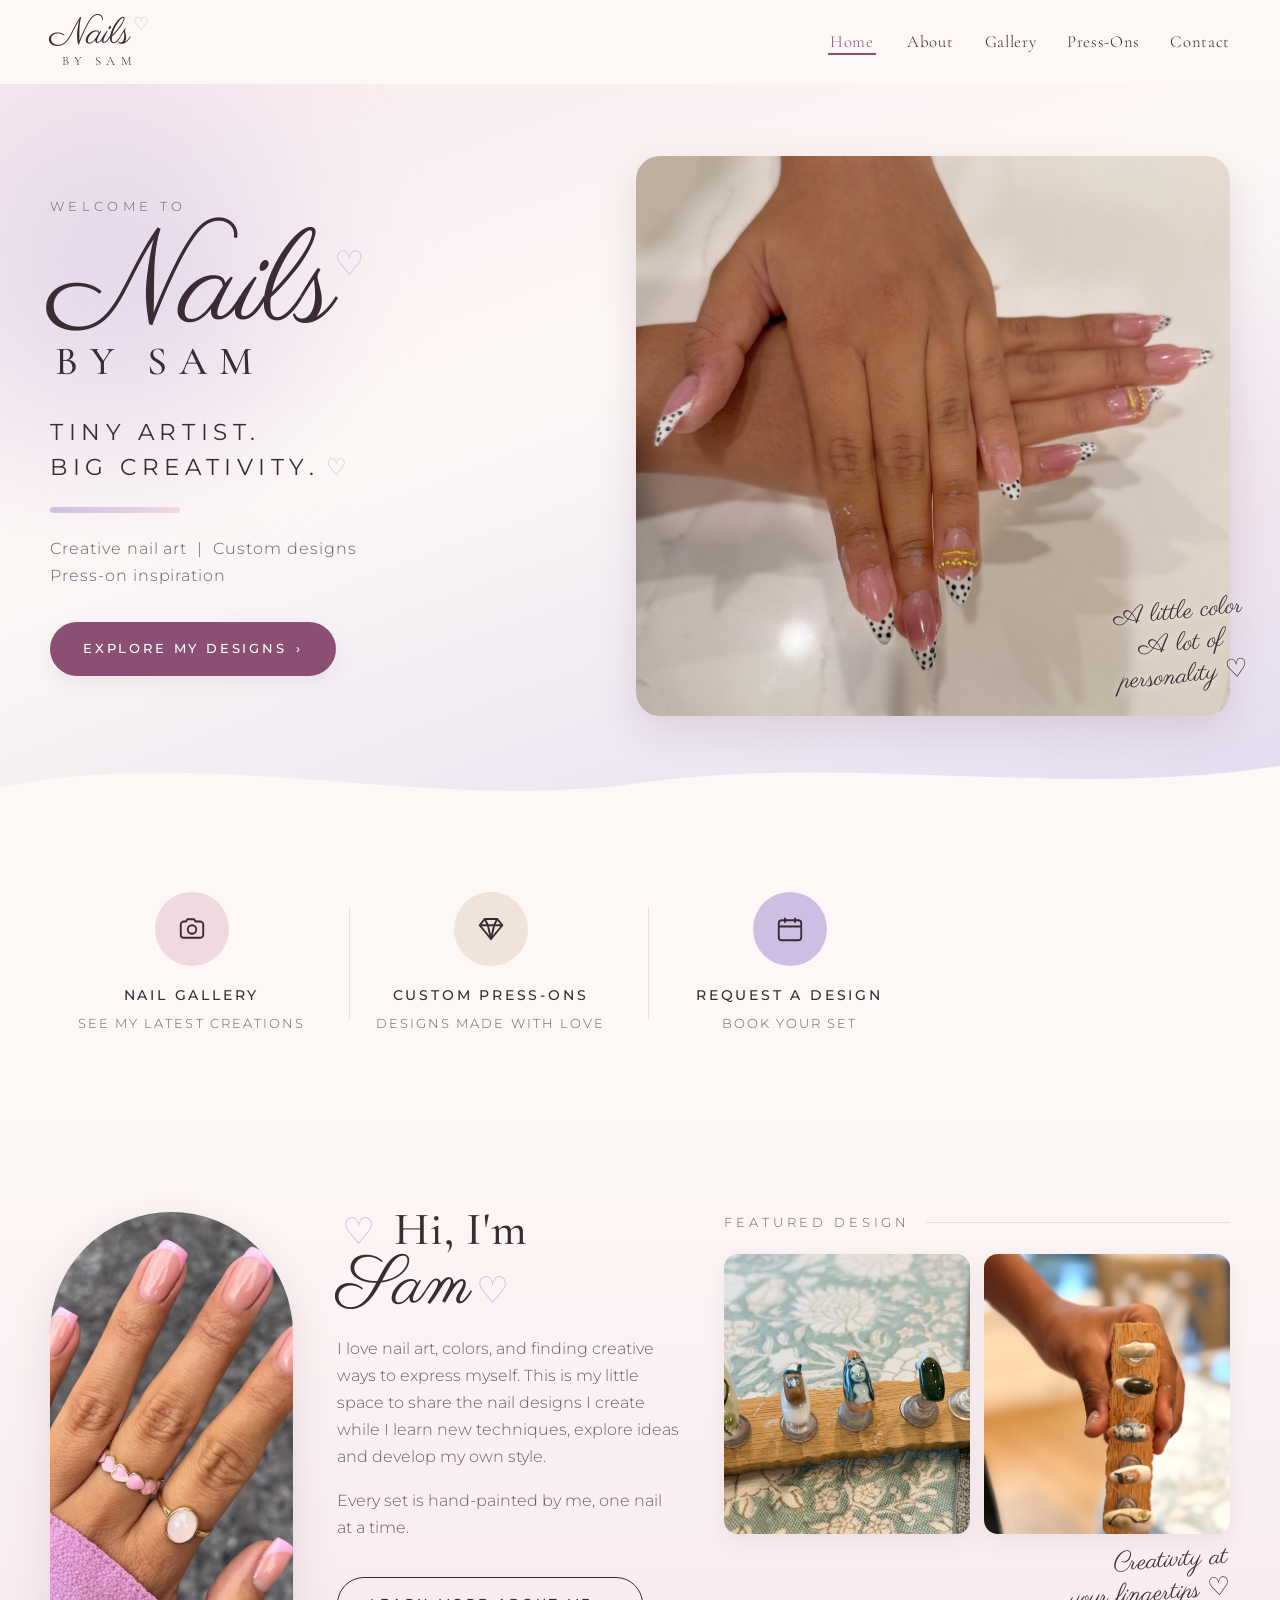
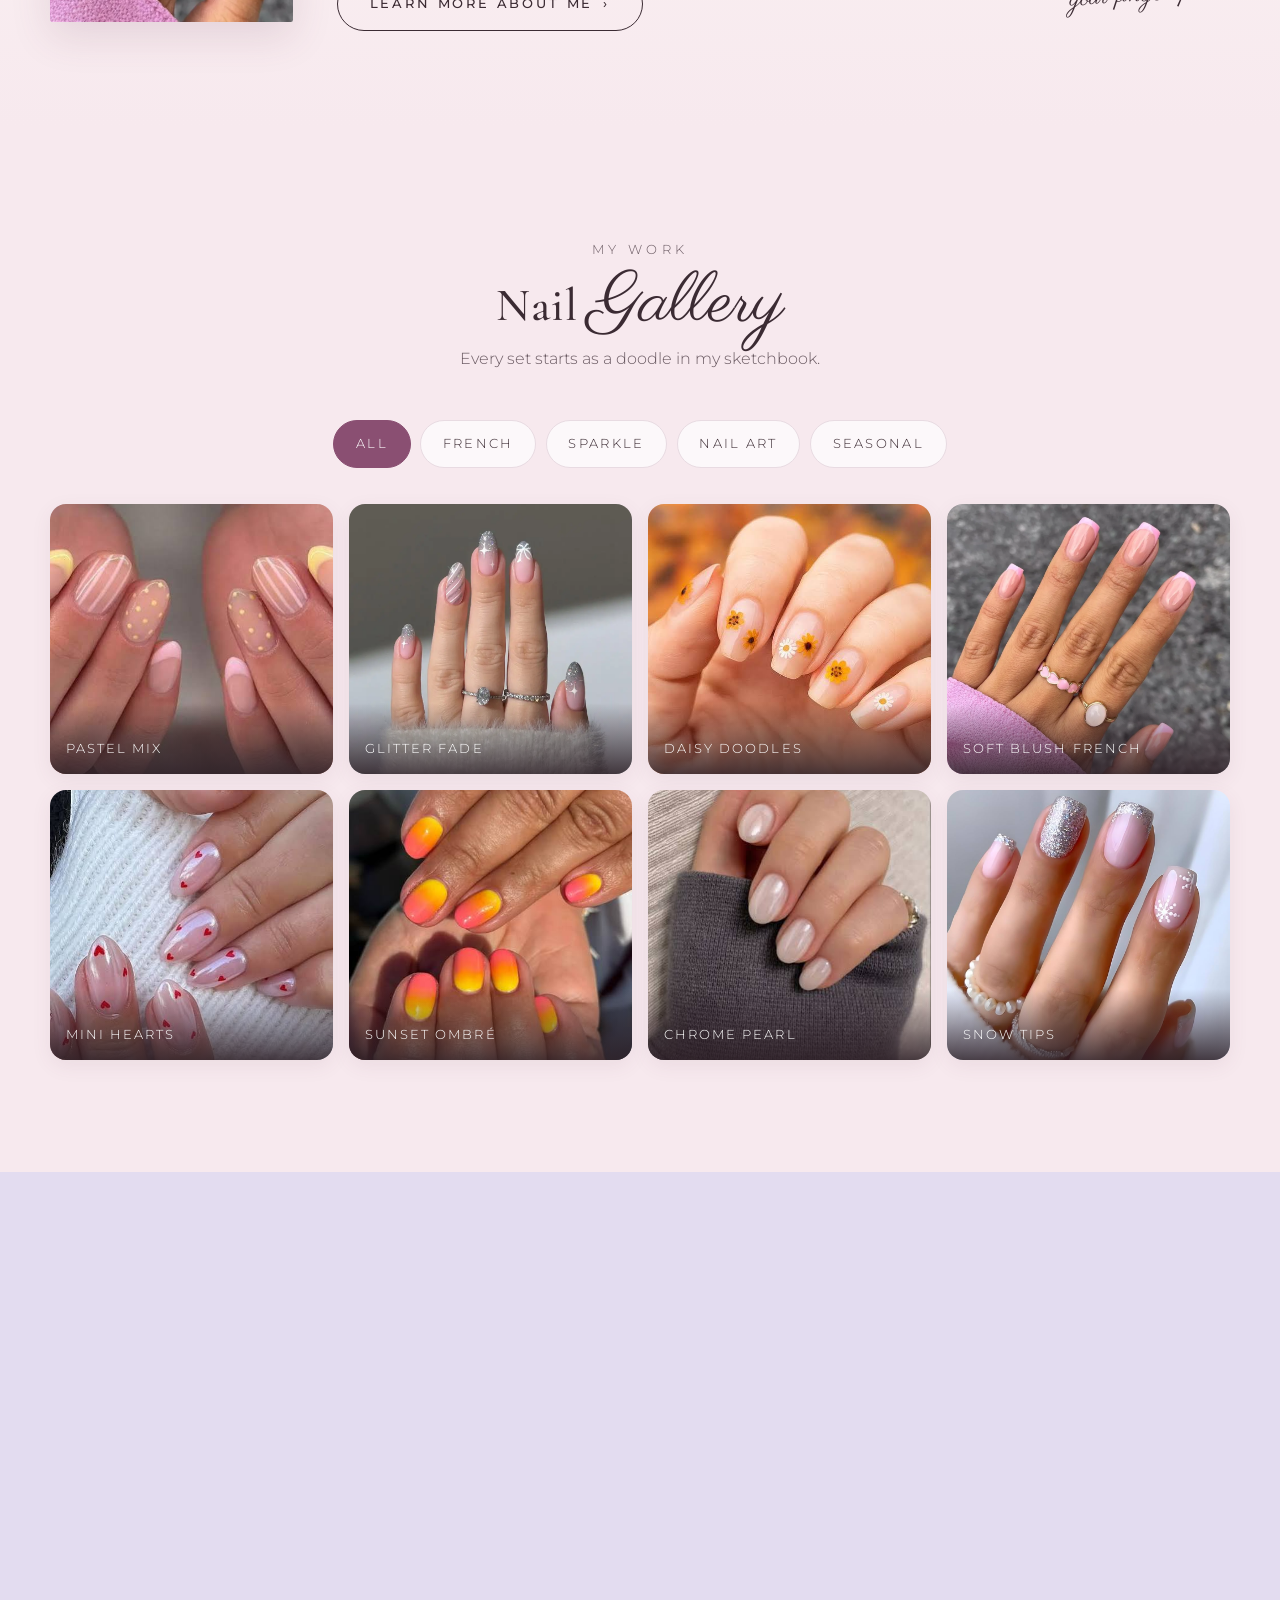
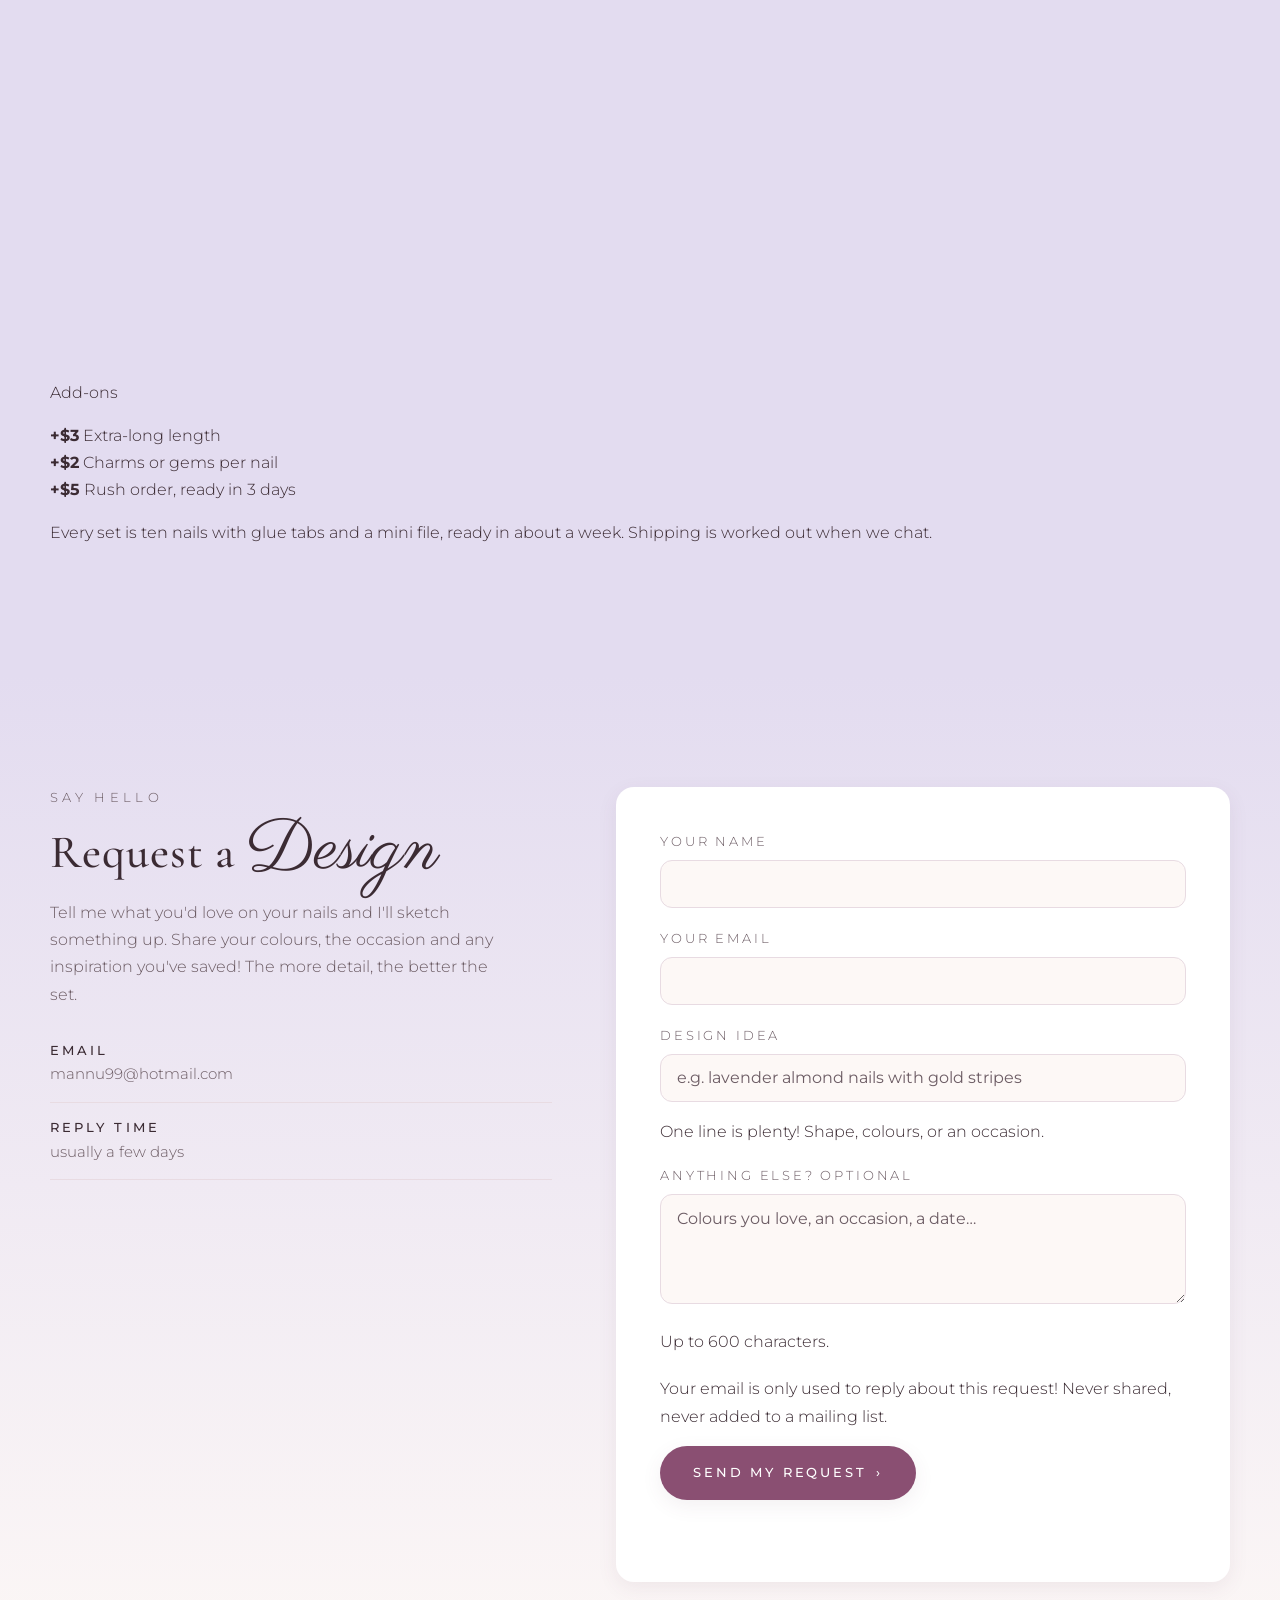
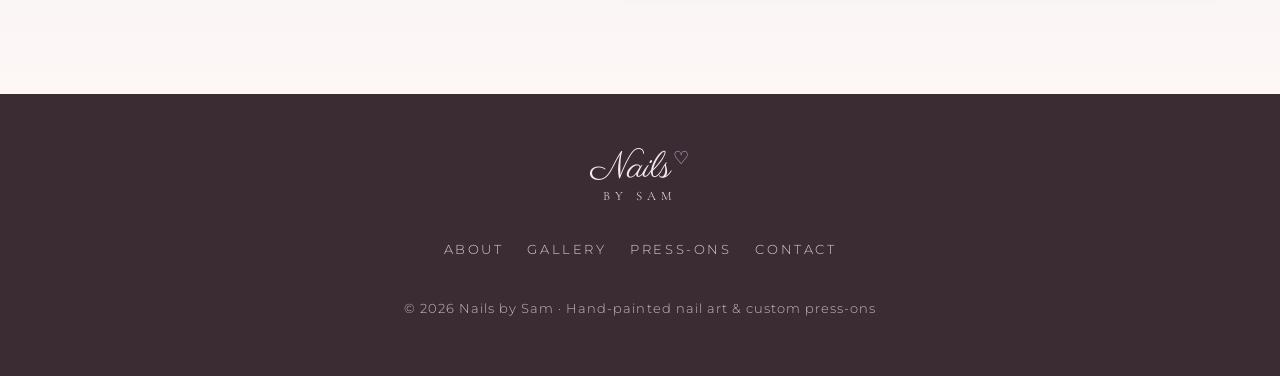
==== commit 068c2431: "Update index.html" ====
--- a/index.html
+++ b/index.html
@@ -41,7 +41,6 @@
         <li><a href="#home" class="nav-link is-active">Home</a></li>
         <li><a href="#about" class="nav-link">About</a></li>
         <li><a href="#gallery" class="nav-link">Gallery</a></li>
-        <li><a href="#studio" class="nav-link">Designs</a></li>
         <li><a href="#press-ons" class="nav-link">Press-Ons</a></li>
         <li><a href="#contact" class="nav-link">Contact</a></li>
       </ul>
@@ -66,7 +65,7 @@
         <p class="tagline">Tiny artist.<br />Big creativity.<span class="tag-heart" aria-hidden="true">♡</span></p>
         <span class="rule" aria-hidden="true"></span>
         <p class="hero-meta">Creative nail art &nbsp;|&nbsp; Custom designs<br />Press-on inspiration</p>
-        <a class="btn btn-primary" href="#studio">Explore my designs <span aria-hidden="true">›</span></a>
+        <a class="btn btn-primary" href="#gallery">Explore my designs <span aria-hidden="true">›</span></a>
       </div>
 
       <figure class="hero-media reveal">
@@ -94,17 +93,6 @@
         <p>See my latest creations</p>
       </a>
 
-      <a class="quick-card reveal" href="#studio">
-        <span class="quick-icon i-lilac">
-          <svg viewBox="0 0 24 24" fill="none" stroke="currentColor" stroke-width="1.5" aria-hidden="true">
-            <path d="M9.5 3h5v4.2l1.6 2.4a3 3 0 0 1 .5 1.7V19a2 2 0 0 1-2 2h-5.2a2 2 0 0 1-2-2v-7.7a3 3 0 0 1 .5-1.7l1.6-2.4z" />
-            <path d="M7.4 12.5h9.2" />
-          </svg>
-        </span>
-        <h3>Design Studio</h3>
-        <p>Get inspired</p>
-      </a>
-
       <a class="quick-card reveal" href="#press-ons">
         <span class="quick-icon i-sand">
           <svg viewBox="0 0 24 24" fill="none" stroke="currentColor" stroke-width="1.5" aria-hidden="true">
@@ -240,126 +228,67 @@
     </div>
   </section>
 
-  <!-- ============ DESIGN STUDIO ============ -->
-  <section class="studio section" id="studio">
-    <div class="shell">
-      <header class="section-head reveal">
-        <p class="eyebrow">Get inspired</p>
-        <h2 class="h2-mixed">Design <span class="script">Studio</span></h2>
-        <p class="section-sub">Mix a shape, a color and a finish — then send it to me as a request.</p>
-      </header>
-
-      <div class="studio-grid">
-        <div class="studio-preview reveal">
-          <svg id="nailPreview" viewBox="0 0 320 260" role="img" aria-labelledby="previewTitle">
-            <title id="previewTitle">Preview of the selected nail design</title>
-            <defs>
-              <linearGradient id="shine" x1="0" y1="0" x2="1" y2="1">
-                <stop offset="0%" stop-color="#ffffff" stop-opacity=".55" />
-                <stop offset="45%" stop-color="#ffffff" stop-opacity="0" />
-              </linearGradient>
-              <pattern id="dots" width="12" height="12" patternUnits="userSpaceOnUse">
-                <circle cx="6" cy="6" r="2.1" fill="#2c2129" />
-              </pattern>
-              <pattern id="sparkle" width="10" height="10" patternUnits="userSpaceOnUse">
-                <circle cx="3" cy="3" r="1" fill="#ffffff" opacity=".85" />
-                <circle cx="8" cy="7" r="1.4" fill="#ffffff" opacity=".6" />
-              </pattern>
-              <pattern id="stripes" width="10" height="10" patternUnits="userSpaceOnUse" patternTransform="rotate(45)">
-                <rect width="4" height="10" fill="#d9b25f" opacity=".9" />
-              </pattern>
-            </defs>
-            <g id="nailGroup"></g>
-          </svg>
-          <p class="studio-readout" id="studioReadout" aria-live="polite"></p>
-        </div>
-
-        <div class="studio-controls reveal">
-          <fieldset>
-            <legend>Shape</legend>
-            <div class="opt-row" data-group="shape">
-              <button class="opt is-active" type="button" aria-pressed="true" data-value="almond">Almond</button>
-              <button class="opt" type="button" aria-pressed="false" data-value="square">Square</button>
-              <button class="opt" type="button" aria-pressed="false" data-value="coffin">Coffin</button>
-              <button class="opt" type="button" aria-pressed="false" data-value="round">Round</button>
-            </div>
-          </fieldset>
-
-          <fieldset>
-            <legend>Color</legend>
-            <div class="opt-row swatches" data-group="color">
-              <button class="swatch is-active" type="button" aria-pressed="true" data-value="#f2c7d2" style="--sw:#f2c7d2" aria-label="Ballet pink"></button>
-              <button class="swatch" type="button" aria-pressed="false" data-value="#e8a0b8" style="--sw:#e8a0b8" aria-label="Bubblegum"></button>
-              <button class="swatch" type="button" aria-pressed="false" data-value="#c9b6e4" style="--sw:#c9b6e4" aria-label="Lavender"></button>
-              <button class="swatch" type="button" aria-pressed="false" data-value="#f6e7d8" style="--sw:#f6e7d8" aria-label="Nude"></button>
-              <button class="swatch" type="button" aria-pressed="false" data-value="#a7cfd6" style="--sw:#a7cfd6" aria-label="Mint blue"></button>
-              <button class="swatch" type="button" aria-pressed="false" data-value="#8a4f72" style="--sw:#8a4f72" aria-label="Plum"></button>
-            </div>
-          </fieldset>
-
-          <fieldset>
-            <legend>Finish</legend>
-            <div class="opt-row" data-group="finish">
-              <button class="opt is-active" type="button" aria-pressed="true" data-value="plain">Glossy</button>
-              <button class="opt" type="button" aria-pressed="false" data-value="dots">Polka dots</button>
-              <button class="opt" type="button" aria-pressed="false" data-value="sparkle">Sparkle</button>
-              <button class="opt" type="button" aria-pressed="false" data-value="stripes">Gold stripes</button>
-            </div>
-          </fieldset>
-
-          <div class="studio-actions">
-            <button class="btn btn-primary" id="studioSurprise" type="button">Surprise me <span aria-hidden="true">✦</span></button>
-            <button class="btn btn-ghost" id="studioSend" type="button">Request this design <span aria-hidden="true">›</span></button>
-          </div>
-        </div>
-      </div>
-    </div>
-  </section>
-
   <!-- ============ PRESS-ONS ============ -->
   <section class="pressons section" id="press-ons">
     <div class="shell">
       <header class="section-head reveal">
         <p class="eyebrow">Made with love</p>
         <h2 class="h2-mixed">Custom <span class="script">Press-Ons</span></h2>
-        <p class="section-sub">Hand-painted sets, sized to fit and made to order.</p>
+        <p class="section-sub">Hand-painted sets, sized to fit and made to order. Not sure which one? Send your idea and I'll help you pick.</p>
       </header>
 
       <div class="press-grid">
         <article class="press-card reveal">
+          <span class="press-selected" hidden>✓ Selected</span>
           <h3>The Everyday Set</h3>
+          <p class="press-price"><span class="press-cur">$</span>10–15</p>
           <p class="press-desc">Soft blush base with a clean french tip. Goes with work, weekends and everything in between.</p>
           <ul class="press-list">
-            <li>10 nails + glue tabs</li>
+            <li>One solid colour, french tips or soft ombré</li>
+            <li>Glossy or matte finish</li>
             <li>Short, medium or long</li>
-            <li>Ready in about a week</li>
           </ul>
-          <a class="btn btn-ghost" href="#contact">Ask about this set <span aria-hidden="true">›</span></a>
+          <a class="btn btn-ghost" href="#contact" data-tier="The Everyday Set ($10–15)">Ask about this set <span aria-hidden="true">›</span></a>
         </article>
 
         <article class="press-card reveal is-feature">
           <span class="press-tag">Most requested</span>
+          <span class="press-selected" hidden>✓ Selected</span>
           <h3>The Polka Party</h3>
+          <p class="press-price"><span class="press-cur">$</span>15–20</p>
           <p class="press-desc">My signature: pink base, dotted tips and a tiny gold line on the accent nail.</p>
           <ul class="press-list">
-            <li>10 nails + glue tabs</li>
+            <li>Hand-painted art on two or three nails</li>
             <li>Choose your dot colour</li>
             <li>Matching mini heart nail</li>
           </ul>
-          <a class="btn btn-primary" href="#contact">Ask about this set <span aria-hidden="true">›</span></a>
+          <a class="btn btn-ghost" href="#contact" data-tier="The Polka Party ($15–20)">Ask about this set <span aria-hidden="true">›</span></a>
         </article>
 
         <article class="press-card reveal">
+          <span class="press-selected" hidden>✓ Selected</span>
           <h3>The Dream Design</h3>
+          <p class="press-price"><span class="press-from">from</span> <span class="press-cur">$</span>20</p>
           <p class="press-desc">Bring your own idea — a favourite colour, a character, a birthday theme — and we design it together.</p>
           <ul class="press-list">
+            <li>Detailed art, charms, gems or foil</li>
             <li>Sketch sent for approval</li>
-            <li>Any colour combination</li>
             <li>One free tweak included</li>
           </ul>
-          <a class="btn btn-ghost" href="#contact">Ask about this set <span aria-hidden="true">›</span></a>
+          <a class="btn btn-ghost" href="#contact" data-tier="The Dream Design (from $20)">Ask about this set <span aria-hidden="true">›</span></a>
         </article>
       </div>
+
+      <div class="price-extras reveal">
+        <p class="price-extras-title">Add-ons</p>
+        <ul class="price-extras-list">
+          <li><strong>+$3</strong> Extra-long length</li>
+          <li><strong>+$2</strong> Charms or gems per nail</li>
+          <li><strong>+$5</strong> Rush order, ready in 3 days</li>
+        </ul>
+      </div>
+
+      <p class="price-footnote">Every set is ten nails with glue tabs and a mini file, ready in about a week. Shipping is worked out when we chat.</p>
     </div>
   </section>
 
@@ -369,20 +298,27 @@
       <div class="contact-copy reveal">
         <p class="eyebrow">Say hello</p>
         <h2 class="h2-mixed">Request a <span class="script">Design</span></h2>
-        <p>Tell me what you'd love on your nails and I'll sketch something up. Share your colours, the occasion and any inspiration you've saved — the more detail, the better the set.</p>
+        <p>Tell me what you'd love on your nails and I'll sketch something up. Share your colours, the occasion and any inspiration you've saved! The more detail, the better the set.</p>
         <ul class="contact-list">
-          <li><strong>Email</strong> hello@nailsbysam.example</li>
+          <li><strong>Email</strong>mannu99@hotmail.com</li>
           <li><strong>Reply time</strong> usually a few days</li>
         </ul>
       </div>
 
-      <form class="contact-form reveal" id="requestForm" name="design-request" method="POST" data-netlify="true" netlify-honeypot="company">
-        <input type="hidden" name="form-name" value="design-request" />
-        <p class="hp"><label>Leave this empty <input name="company" tabindex="-1" autocomplete="off" /></label></p>
+      <form class="contact-form reveal" id="requestForm" name="nail-design-requests" method="POST" action="/success.html" data-netlify="true" netlify-honeypot="company">
+        <input type="hidden" name="form-name" value="nail-design-requests" />
+        <p class="hp" aria-hidden="true"><label for="company">Leave this empty</label><input id="company" name="company" type="text" tabindex="-1" autocomplete="off" /></p>
+
+        <div class="chosen-set" id="chosenSet" hidden>
+          <span class="chosen-label">Asking about</span>
+          <span class="chosen-name" id="chosenName"></span>
+          <button type="button" class="chosen-clear" id="chosenClear" aria-label="Clear the selected set">×</button>
+        </div>
+        <input type="hidden" id="tier" name="tier" value="" />
 
         <div class="field">
           <label for="name">Your name</label>
-          <input id="name" name="name" type="text" required maxlength="40" autocomplete="name" />
+          <input id="name" name="name" type="text" required minlength="2" maxlength="40" autocomplete="name" />
         </div>
 
         <div class="field">
@@ -392,20 +328,22 @@
 
         <div class="field">
           <label for="idea">Design idea</label>
-          <input id="idea" name="idea" type="text" maxlength="80" placeholder="e.g. lavender almond nails with gold stripes" />
+          <input id="idea" name="idea" type="text" required minlength="5" maxlength="80" aria-describedby="ideaHint" placeholder="e.g. lavender almond nails with gold stripes" />
+          <p class="field-hint" id="ideaHint">One line is plenty! Shape, colours, or an occasion.</p>
         </div>
 
         <div class="field">
-          <label for="message">Anything else?</label>
-          <textarea id="message" name="message" rows="4" maxlength="600" placeholder="Colours you love, an occasion, a date…"></textarea>
-        </div>
-
-        <label class="check">
-          <input type="checkbox" id="consent" name="consent" required />
-          <span>Okay to reply to me by email about this request.</span>
-        </label>
-
-        <button class="btn btn-primary" type="submit">Send my request <span aria-hidden="true">›</span></button>
+          <label for="message">Anything else? <span class="field-optional">Optional</span></label>
+          <textarea id="message" name="message" rows="4" maxlength="600" aria-describedby="messageHint" placeholder="Colours you love, an occasion, a date…"></textarea>
+          <div class="field-foot">
+            <p class="field-hint" id="messageHint">Up to 600 characters.</p>
+            <p class="field-count" id="messageCount" aria-hidden="true"></p>
+          </div>
+        </div>
+
+        <p class="form-privacy">Your email is only used to reply about this request! Never shared, never added to a mailing list.</p>
+
+        <button class="btn btn-primary" type="submit" id="submitBtn">Send my request <span aria-hidden="true">›</span></button>
         <p class="form-status" id="formStatus" role="status" aria-live="polite"></p>
       </form>
     </div>
@@ -423,7 +361,6 @@
       <ul class="footer-nav">
         <li><a href="#about">About</a></li>
         <li><a href="#gallery">Gallery</a></li>
-        <li><a href="#studio">Designs</a></li>
         <li><a href="#press-ons">Press-Ons</a></li>
         <li><a href="#contact">Contact</a></li>
       </ul>
